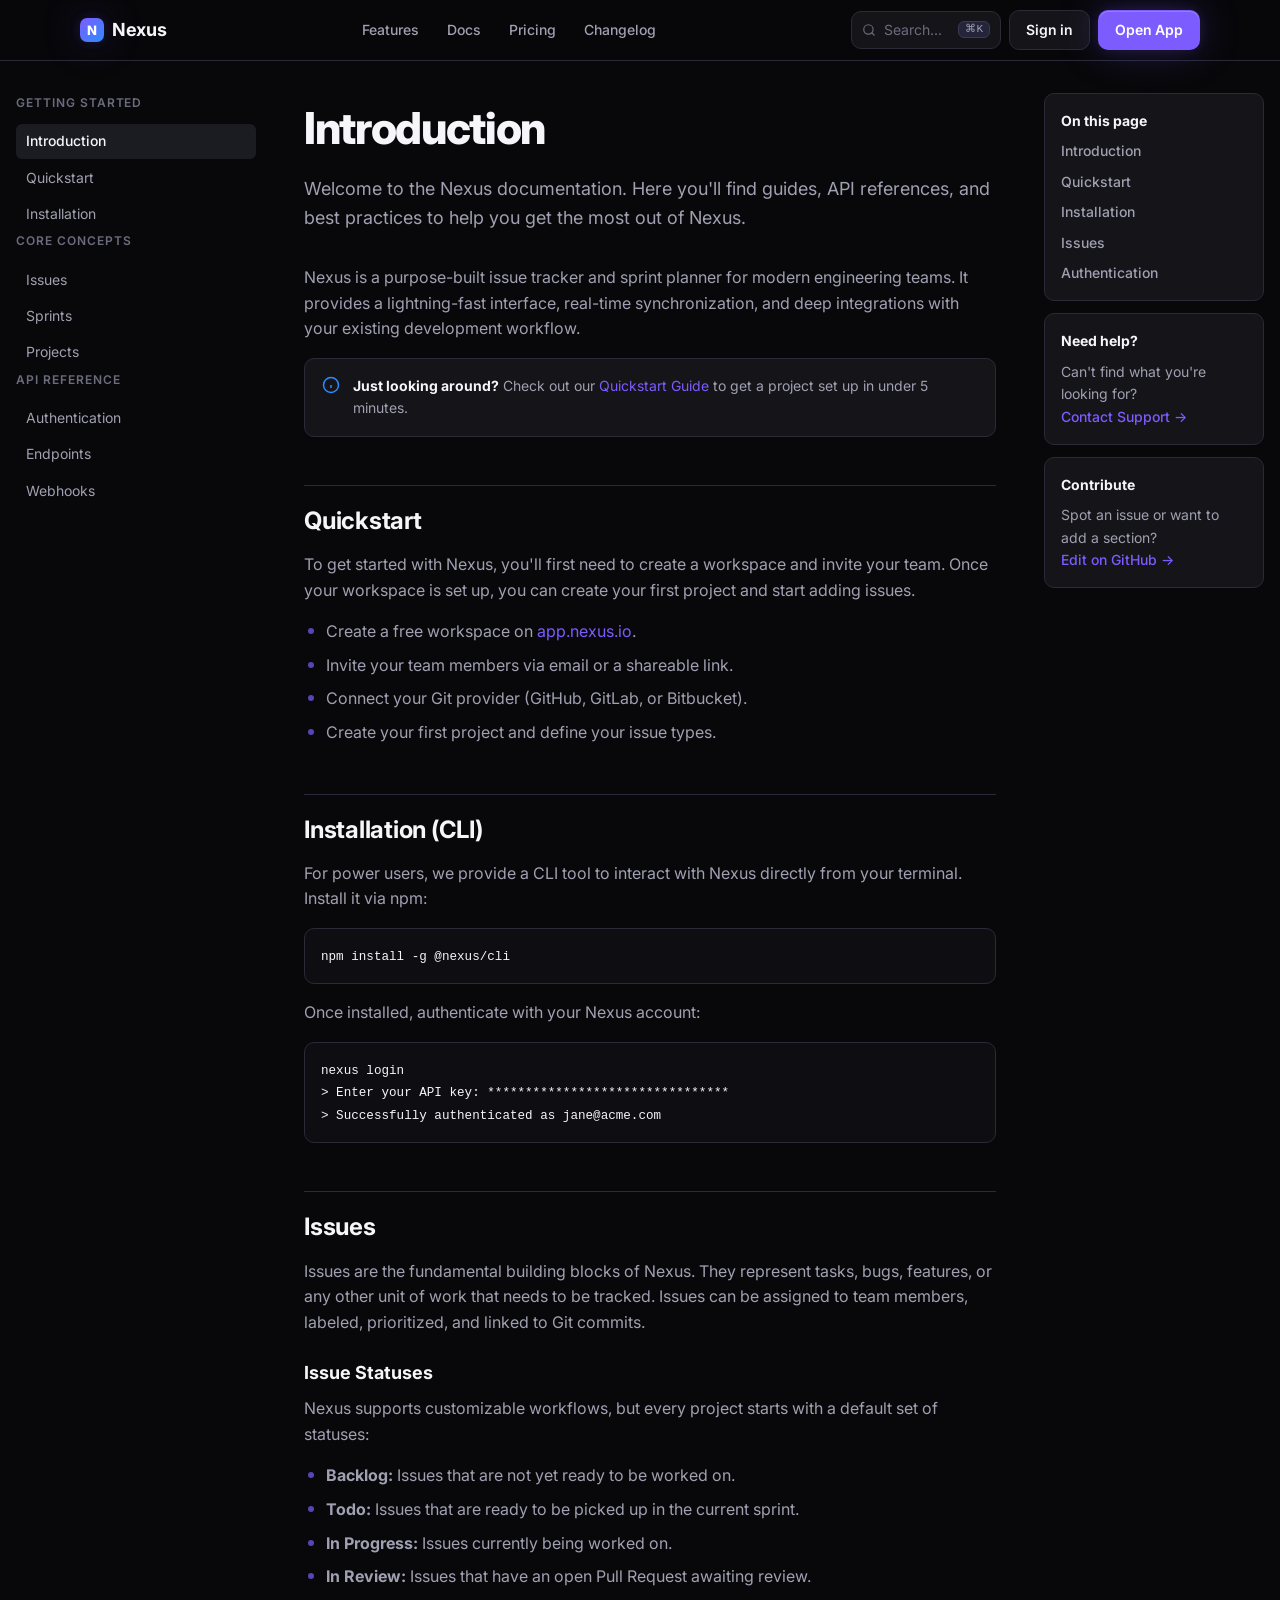
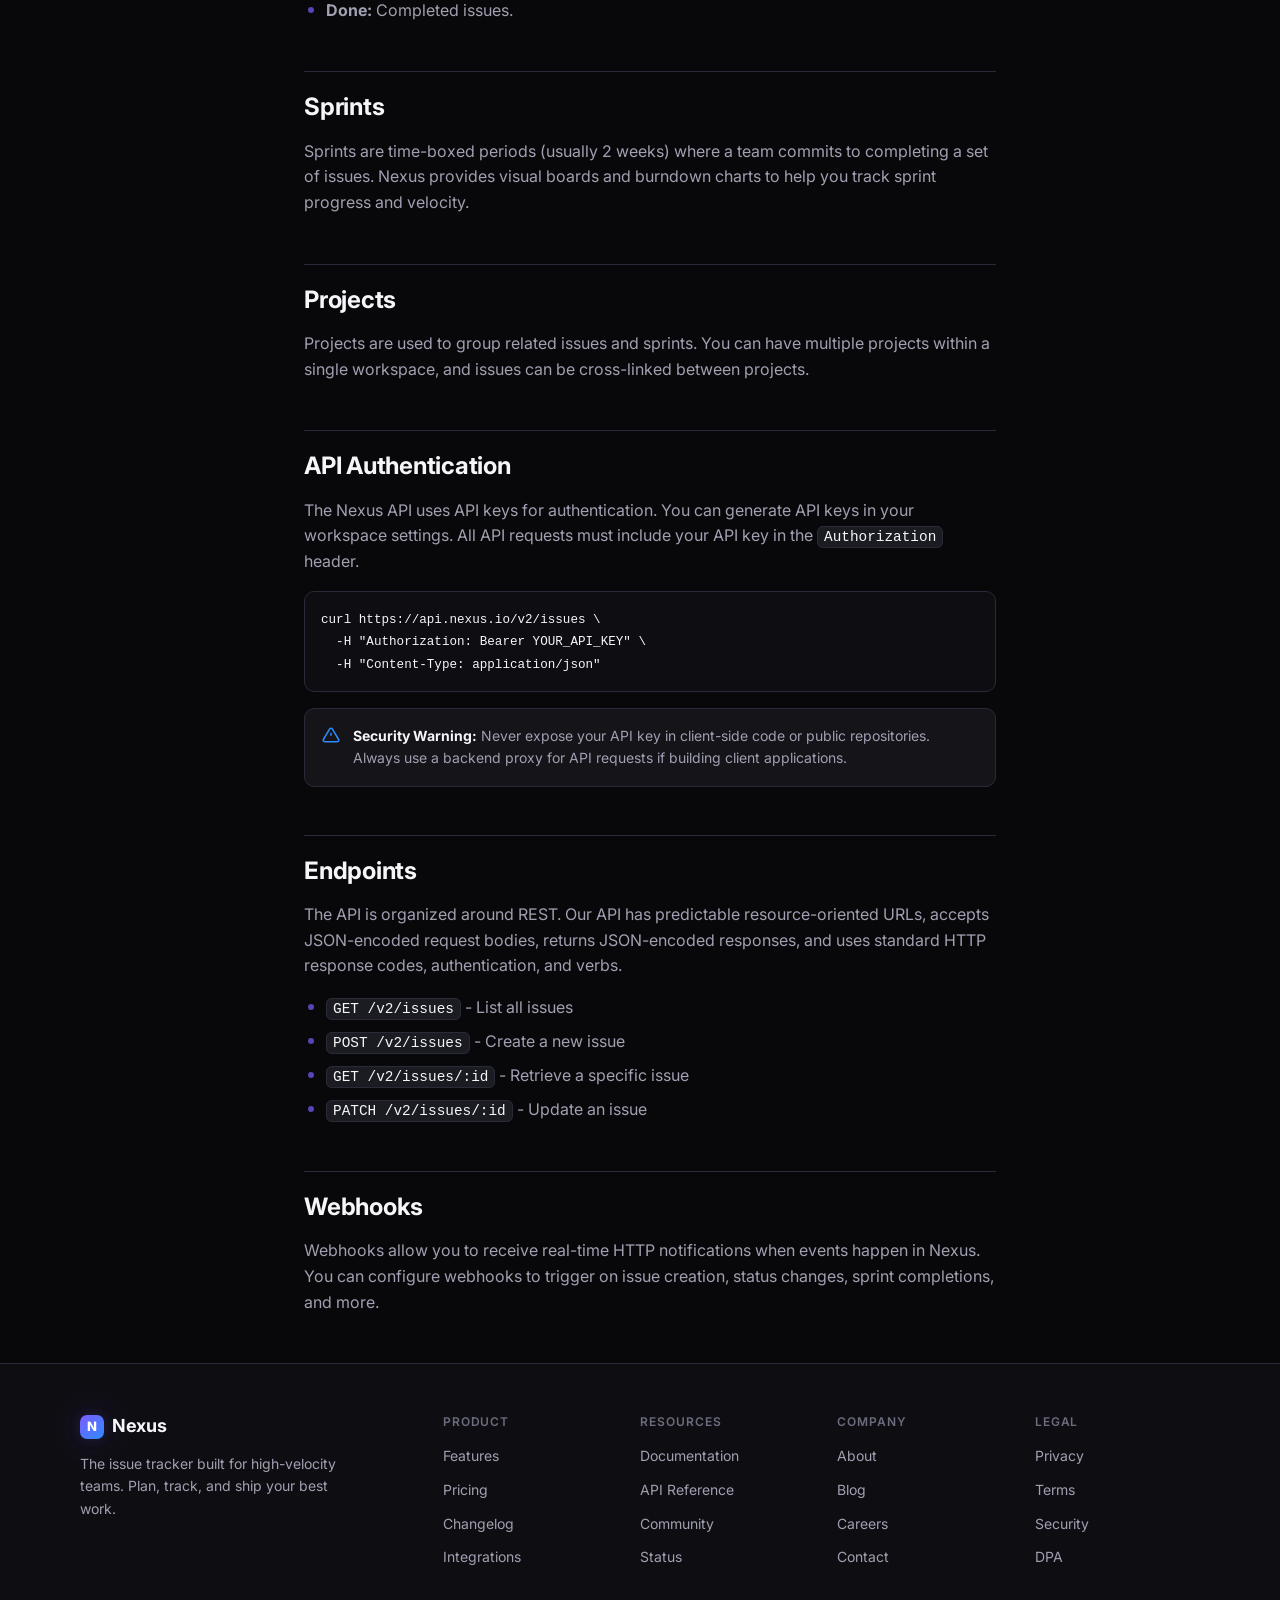
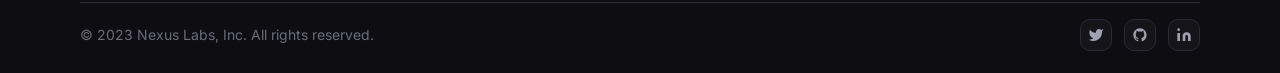
==== docs.html @ b636fdda "Generate site via Klar (4 files)" ====
<!DOCTYPE html>
<html lang="en">
<head>
  <meta charset="UTF-8">
  <meta name="viewport" content="width=device-width, initial-scale=1.0">
  <title>Docs — Nexus</title>
  <meta name="description" content="Nexus documentation: guides, API references, and best practices for building with Nexus.">
  <link rel="preconnect" href="https://fonts.googleapis.com">
  <link rel="preconnect" href="https://fonts.gstatic.com" crossorigin>
  <link rel="stylesheet" href="/style.css">
</head>
<body>

  <!-- ================= HEADER / NAV ================= -->
  <header class="site-header">
    <div class="container nav">
      <a href="/" class="brand" aria-label="Nexus Home">
        <span class="brand-mark">N</span>
        Nexus
      </a>

      <nav class="nav-links" aria-label="Primary">
        <a href="/index.html#features">Features</a>
        <a href="/docs.html">Docs</a>
        <a href="/index.html#pricing">Pricing</a>
        <a href="/index.html#changelog">Changelog</a>
      </nav>

      <div class="nav-actions">
        <button class="nav-search" id="open-cmd-nav" aria-label="Open command palette">
          <svg width="14" height="14" viewBox="0 0 24 24" fill="none" stroke="currentColor" stroke-width="2" stroke-linecap="round" stroke-linejoin="round"><circle cx="11" cy="11" r="8"></circle><path d="m21 21-4.3-4.3"></path></svg>
          Search...
          <span class="kbd">⌘K</span>
        </button>
        <a href="#" class="btn btn-ghost">Sign in</a>
        <a href="#" class="btn btn-primary">Open App</a>
        <button class="nav-toggle" id="nav-toggle" aria-label="Toggle menu" aria-expanded="false">
          <svg viewBox="0 0 24 24" fill="none" stroke="currentColor" stroke-width="2" stroke-linecap="round"><line x1="3" y1="6" x2="21" y2="6"></line><line x1="3" y1="12" x2="21" y2="12"></line><line x1="3" y1="18" x2="21" y2="18"></line></svg>
        </button>
      </div>
    </div>
    <div class="nav-drawer" id="nav-drawer" data-open="false">
      <a href="/index.html#features">Features</a>
      <a href="/docs.html">Docs</a>
      <a href="/index.html#pricing">Pricing</a>
      <a href="/index.html#changelog">Changelog</a>
      <a href="#">Open App</a>
    </div>
  </header>

  <main>
    <div class="container container-wide docs-layout">
      
      <!-- ================= DOCS TOC ================= -->
      <aside class="docs-toc">
        <h4>Getting Started</h4>
        <ul>
          <li><a href="#introduction" class="active">Introduction</a></li>
          <li><a href="#quickstart">Quickstart</a></li>
          <li><a href="#installation">Installation</a></li>
        </ul>
        <h4>Core Concepts</h4>
        <ul>
          <li><a href="#issues">Issues</a></li>
          <li><a href="#sprints">Sprints</a></li>
          <li><a href="#projects">Projects</a></li>
        </ul>
        <h4>API Reference</h4>
        <ul>
          <li><a href="#authentication">Authentication</a></li>
          <li><a href="#endpoints">Endpoints</a></li>
          <li><a href="#webhooks">Webhooks</a></li>
        </ul>
      </aside>

      <!-- ================= DOCS MAIN ================= -->
      <div class="docs-main">
        <h1 id="introduction">Introduction</h1>
        <p class="lead">Welcome to the Nexus documentation. Here you'll find guides, API references, and best practices to help you get the most out of Nexus.</p>
        
        <p>Nexus is a purpose-built issue tracker and sprint planner for modern engineering teams. It provides a lightning-fast interface, real-time synchronization, and deep integrations with your existing development workflow.</p>

        <div class="callout">
          <div class="ico">
            <svg viewBox="0 0 24 24" fill="none" stroke="currentColor" stroke-width="2"><circle cx="12" cy="12" r="10"></circle><line x1="12" y1="16" x2="12" y2="12"></line><line x1="12" y1="8" x2="12.01" y2="8"></line></svg>
          </div>
          <p><strong>Just looking around?</strong> Check out our <a href="#" style="color: var(--color-accent-purple);">Quickstart Guide</a> to get a project set up in under 5 minutes.</p>
        </div>

        <h2 id="quickstart">Quickstart</h2>
        <p>To get started with Nexus, you'll first need to create a workspace and invite your team. Once your workspace is set up, you can create your first project and start adding issues.</p>
        
        <ol>
          <li>Create a free workspace on <a href="#" style="color: var(--color-accent-purple);">app.nexus.io</a>.</li>
          <li>Invite your team members via email or a shareable link.</li>
          <li>Connect your Git provider (GitHub, GitLab, or Bitbucket).</li>
          <li>Create your first project and define your issue types.</li>
        </ol>

        <h2 id="installation">Installation (CLI)</h2>
        <p>For power users, we provide a CLI tool to interact with Nexus directly from your terminal. Install it via npm:</p>
        <pre><code>npm install -g @nexus/cli</code></pre>
        <p>Once installed, authenticate with your Nexus account:</p>
        <pre><code>nexus login
> Enter your API key: ********************************
> Successfully authenticated as jane@acme.com</code></pre>

        <h2 id="issues">Issues</h2>
        <p>Issues are the fundamental building blocks of Nexus. They represent tasks, bugs, features, or any other unit of work that needs to be tracked. Issues can be assigned to team members, labeled, prioritized, and linked to Git commits.</p>
        
        <h3>Issue Statuses</h3>
        <p>Nexus supports customizable workflows, but every project starts with a default set of statuses:</p>
        <ul>
          <li><strong>Backlog:</strong> Issues that are not yet ready to be worked on.</li>
          <li><strong>Todo:</strong> Issues that are ready to be picked up in the current sprint.</li>
          <li><strong>In Progress:</strong> Issues currently being worked on.</li>
          <li><strong>In Review:</strong> Issues that have an open Pull Request awaiting review.</li>
          <li><strong>Done:</strong> Completed issues.</li>
        </ul>

        <h2 id="sprints">Sprints</h2>
        <p>Sprints are time-boxed periods (usually 2 weeks) where a team commits to completing a set of issues. Nexus provides visual boards and burndown charts to help you track sprint progress and velocity.</p>

        <h2 id="projects">Projects</h2>
        <p>Projects are used to group related issues and sprints. You can have multiple projects within a single workspace, and issues can be cross-linked between projects.</p>

        <h2 id="authentication">API Authentication</h2>
        <p>The Nexus API uses API keys for authentication. You can generate API keys in your workspace settings. All API requests must include your API key in the <code>Authorization</code> header.</p>
        <pre><code>curl https://api.nexus.io/v2/issues \
  -H "Authorization: Bearer YOUR_API_KEY" \
  -H "Content-Type: application/json"</code></pre>

        <div class="callout">
          <div class="ico">
            <svg viewBox="0 0 24 24" fill="none" stroke="currentColor" stroke-width="2"><path d="M10.29 3.86L1.82 18a2 2 0 0 0 1.71 3h16.94a2 2 0 0 0 1.71-3L13.71 3.86a2 2 0 0 0-3.42 0z"></path><line x1="12" y1="9" x2="12" y2="13"></line><line x1="12" y1="17" x2="12.01" y2="17"></line></svg>
          </div>
          <p><strong>Security Warning:</strong> Never expose your API key in client-side code or public repositories. Always use a backend proxy for API requests if building client applications.</p>
        </div>

        <h2 id="endpoints">Endpoints</h2>
        <p>The API is organized around REST. Our API has predictable resource-oriented URLs, accepts JSON-encoded request bodies, returns JSON-encoded responses, and uses standard HTTP response codes, authentication, and verbs.</p>
        <ul>
          <li><code>GET /v2/issues</code> - List all issues</li>
          <li><code>POST /v2/issues</code> - Create a new issue</li>
          <li><code>GET /v2/issues/:id</code> - Retrieve a specific issue</li>
          <li><code>PATCH /v2/issues/:id</code> - Update an issue</li>
        </ul>

        <h2 id="webhooks">Webhooks</h2>
        <p>Webhooks allow you to receive real-time HTTP notifications when events happen in Nexus. You can configure webhooks to trigger on issue creation, status changes, sprint completions, and more.</p>
      </div>

      <!-- ================= DOCS SIDE ================= -->
      <aside class="docs-side">
        <div class="card">
          <h4>On this page</h4>
          <ul style="display: grid; gap: 8px;">
            <li><a href="#introduction" style="color: var(--color-text-muted);">Introduction</a></li>
            <li><a href="#quickstart" style="color: var(--color-text-muted);">Quickstart</a></li>
            <li><a href="#installation" style="color: var(--color-text-muted);">Installation</a></li>
            <li><a href="#issues" style="color: var(--color-text-muted);">Issues</a></li>
            <li><a href="#authentication" style="color: var(--color-text-muted);">Authentication</a></li>
          </ul>
        </div>
        <div class="card">
          <h4>Need help?</h4>
          <p>Can't find what you're looking for?</p>
          <a href="#">Contact Support →</a>
        </div>
        <div class="card">
          <h4>Contribute</h4>
          <p>Spot an issue or want to add a section?</p>
          <a href="#">Edit on GitHub →</a>
        </div>
      </aside>

    </div>
  </main>

  <!-- ================= FOOTER ================= -->
  <footer class="site-footer">
    <div class="container">
      <div class="footer-grid">
        <div class="footer-brand">
          <a href="/" class="brand">
            <span class="brand-mark">N</span>
            Nexus
          </a>
          <p>The issue tracker built for high-velocity teams. Plan, track, and ship your best work.</p>
        </div>
        <div class="footer-col">
          <h4>Product</h4>
          <ul>
            <li><a href="/index.html#features">Features</a></li>
            <li><a href="/index.html#pricing">Pricing</a></li>
            <li><a href="/index.html#changelog">Changelog</a></li>
            <li><a href="#">Integrations</a></li>
          </ul>
        </div>
        <div class="footer-col">
          <h4>Resources</h4>
          <ul>
            <li><a href="/docs.html">Documentation</a></li>
            <li><a href="#">API Reference</a></li>
            <li><a href="#">Community</a></li>
            <li><a href="#">Status</a></li>
          </ul>
        </div>
        <div class="footer-col">
          <h4>Company</h4>
          <ul>
            <li><a href="#">About</a></li>
            <li><a href="#">Blog</a></li>
            <li><a href="#">Careers</a></li>
            <li><a href="#">Contact</a></li>
          </ul>
        </div>
        <div class="footer-col">
          <h4>Legal</h4>
          <ul>
            <li><a href="#">Privacy</a></li>
            <li><a href="#">Terms</a></li>
            <li><a href="#">Security</a></li>
            <li><a href="#">DPA</a></li>
          </ul>
        </div>
      </div>
      <div class="footer-bottom">
        <span>&copy; 2023 Nexus Labs, Inc. All rights reserved.</span>
        <div class="socials">
          <a href="#" aria-label="Twitter"><svg viewBox="0 0 24 24" fill="currentColor"><path d="M23 3a10.9 10.9 0 0 1-3.14 1.53 4.48 4.48 0 0 0-7.86 3v1A10.66 10.66 0 0 1 3 4s-4 9 5 13a11.64 11.64 0 0 1-7 2c9 5 20 0 20-11.5a4.5 4.5 0 0 0-.08-.83A7.72 7.72 0 0 0 23 3z"></path></svg></a>
          <a href="#" aria-label="GitHub"><svg viewBox="0 0 24 24" fill="currentColor"><path d="M12 2C6.48 2 2 6.48 2 12c0 4.42 2.87 8.17 6.84 9.5.5.08.66-.23.66-.5v-1.69c-2.77.6-3.36-1.34-3.36-1.34-.46-1.16-1.11-1.47-1.11-1.47-.91-.62.07-.6.07-.6 1 .07 1.53 1.03 1.53 1.03.87 1.52 2.34 1.07 2.91.83.09-.65.35-1.09.63-1.34-2.22-.25-4.55-1.11-4.55-4.92 0-1.11.38-2 1.03-2.71-.1-.25-.45-1.29.1-2.64 0 0 .84-.27 2.75 1.02.79-.22 1.65-.33 2.5-.33.85 0 1.71.11 2.5.33 1.91-1.29 2.75-1.02 2.75-1.02.55 1.35.2 2.39.1 2.64.65.71 1.03 1.6 1.03 2.71 0 3.82-2.34 4.66-4.57 4.91.36.31.69.92.69 1.85V21c0 .27.16.59.67.5C19.14 20.16 22 16.42 22 12A10 10 0 0 0 12 2z"></path></svg></a>
          <a href="#" aria-label="LinkedIn"><svg viewBox="0 0 24 24" fill="currentColor"><path d="M16 8a6 6 0 0 1 6 6v7h-4v-7a2 2 0 0 0-2-2 2 2 0 0 0-2 2v7h-4v-7a6 6 0 0 1 6-6z"></path><rect x="2" y="9" width="4" height="12"></rect><circle cx="4" cy="4" r="2"></circle></svg></a>
        </div>
      </div>
    </div>
  </footer>

  <!-- ================= COMMAND PALETTE ================= -->
  <div class="cmd-overlay" id="cmd-overlay" data-open="false" role="dialog" aria-modal="true" aria-label="Command palette">
    <div class="cmd-panel">
      <div class="cmd-input-wrap">
        <svg viewBox="0 0 24 24" fill="none" stroke="currentColor" stroke-width="2"><circle cx="11" cy="11" r="8"></circle><path d="m21 21-4.3-4.3"></path></svg>
        <input type="text" class="cmd-input" id="cmd-input" placeholder="Type a command or search..." autocomplete="off">
        <span class="cmd-esc">ESC</span>
      </div>
      <div class="cmd-list" id="cmd-list">
        <div class="cmd-group-label">Navigation</div>
        <div class="cmd-item" data-active="true">
          <svg viewBox="0 0 24 24" fill="none" stroke="currentColor" stroke-width="2"><path d="M3 9l9-7 9 7v11a2 2 0 0 1-2 2H5a2 2 0 0 1-2-2z"></path><polyline points="9 22 9 12 15 12 15 22"></polyline></svg>
          Go to Home
          <span class="hint"><span class="kbd">G</span><span class="kbd">H</span></span>
        </div>
        <div class="cmd-item">
          <svg viewBox="0 0 24 24" fill="none" stroke="currentColor" stroke-width="2"><path d="M2 3h6a4 4 0 0 1 4 4v14a3 3 0 0 0-3-3H2z"></path><path d="M22 3h-6a4 4 0 0 0-4 4v14a3 3 0 0 1 3-3h7z"></path></svg>
          Go to Docs
          <span class="hint"><span class="kbd">G</span><span class="kbd">D</span></span>
        </div>
        <div class="cmd-item">
          <svg viewBox="0 0 24 24" fill="none" stroke="currentColor" stroke-width="2"><line x1="12" y1="1" x2="12" y2="23"></line><path d="M17 5H9.5a3.5 3.5 0 0 0 0 7h5a3.5 3.5 0 0 1 0 7H6"></path></svg>
          Go to Pricing
          <span class="hint"><span class="kbd">G</span><span class="kbd">P</span></span>
        </div>

        <div class="cmd-group-label">Actions</div>
        <div class="cmd-item">
          <svg viewBox="0 0 24 24" fill="none" stroke="currentColor" stroke-width="2"><line x1="12" y1="5" x2="12" y2="19"></line><line x1="5" y1="12" x2="19" y2="12"></line></svg>
          Create new issue
          <span class="hint"><span class="kbd">C</span></span>
        </div>
        <div class="cmd-item">
          <svg viewBox="0 0 24 24" fill="none" stroke="currentColor" stroke-width="2"><circle cx="12" cy="12" r="10"></circle><path d="M12 6v6l4 2"></path></svg>
          Change status
          <span class="hint"><span class="kbd">S</span></span>
        </div>
        <div class="cmd-item">
          <svg viewBox="0 0 24 24" fill="none" stroke="currentColor" stroke-width="2"><path d="M17 21v-2a4 4 0 0 0-4-4H5a4 4 0 0 0-4 4v2"></path><circle cx="9" cy="7" r="4"></circle><path d="M23 21v-2a4 4 0 0 0-3-3.87"></path><path d="M16 3.13a4 4 0 0 1 0 7.75"></path></svg>
          Assign to...
          <span class="hint"><span class="kbd">A</span></span>
        </div>
      </div>
      <div class="cmd-foot">
        <div class="hints">
          <span><span class="kbd">↑</span><span class="kbd">↓</span> Navigate</span>
          <span><span class="kbd">↵</span> Select</span>
        </div>
        <span>Nexus Command</span>
      </div>
    </div>
  </div>

  <script src="/script.js"></script>
</body>
</html>
---- style.css ----
/* ===================================================================
   Nexus — Design Tokens
   Dark-first premium SaaS UI inspired by Linear's design system.
   Assumptions noted:
   - Brand name "Nexus" chosen for the [INSERT NAME] placeholder.
   - Product described as a developer-focused issue tracker / sprint
planner standing in for [INSERT DESCRIPTION].
   - Single display font (Inter) loaded from Google Fonts via <link>
in HTML; monospace for code/badges uses system stack.
   - Light theme implemented as an opt-in override for completeness
even though the brief is dark-first.
   =================================================================== */

@import url('https://fonts.googleapis.com/css2?family=Inter:wght@400;500;600;700;800&display=swap');

:root {
  /* ----- color surfaces (dark first) ----- */
  --color-bg: #08080a;
  --color-bg-elev: #0e0e12;
  --color-surface: #141419;
  --color-surface-2: #1b1b22;
  --color-surface-3: #24243a;
  --color-border: #2a2a38;
  --color-border-strong: #3a3a52;

  /* ----- text ----- */
  --color-text: #f5f5fa;
  --color-text-muted: #a0a0b2;
  --color-text-dim: #6b6b7e;

  /* ----- accents / glows ----- */
  --color-accent-purple: #7c5cff;
  --color-accent-blue:   #2e8bff;
  --color-accent-green:  #2ed573;
  --color-accent-red:    #ff5d5d;
  --color-accent-amber:  #ffb84d;

  --glow-purple: 0 0 40px rgba(124,92,255,0.25), 0 0 12px rgba(124,92,255,0.15);
  --glow-blue:   0 0 40px rgba(46,139,255,0.20);
  --glow-green:  0 0 24px rgba(46,213,115,0.18);

  /* ----- type ----- */
  --font-sans: 'Inter', system-ui, -apple-system, Segoe UI, Roboto, sans-serif;
  --font-mono: ui-monospace, 'SF Mono', Menlo, Consolas, monospace;
  --fs-xs: .75rem;
  --fs-sm: .875rem;
  --fs-base: 1rem;
  --fs-lg: 1.125rem;
  --fs-xl: 1.5rem;
  --fs-2xl: 2rem;
  --fs-3xl: 2.75rem;
  --fs-4xl: 3.75rem;
  --lh-tight: 1.1;
  --lh-snug: 1.3;
  --lh-base: 1.6;

  /* ----- spacing scale (4px base) ----- */
  --sp-1: 4px;
  --sp-2: 8px;
  --sp-3: 12px;
  --sp-4: 16px;
  --sp-5: 24px;
  --sp-6: 32px;
  --sp-7: 48px;
  --sp-8: 64px;
  --sp-9: 96px;
  --sp-10: 128px;

  /* ----- radii ----- */
  --r-sm: 6px;
  --r-md: 10px;
  --r-lg: 14px;
  --r-xl: 20px;
  --r-pill: 999px;

  /* ----- shadow ----- */
  --shadow-sm: 0 1px 2px rgba(0,0,0,0.4);
  --shadow-md: 0 4px 16px rgba(0,0,0,0.45);
  --shadow-lg: 0 12px 48px rgba(0,0,0,0.55);

  /* ----- transitions ----- */
  --ease: cubic-bezier(0.22,1,0.36,1);
  --t-fast: 120ms;
  --t-med: 220ms;
  --t-slow: 420ms;

  --container: 1120px;
}

/* ----- opt-in light theme ----- */
:root[data-theme="light"] {
  --color-bg: #ffffff;
  --color-bg-elev: #f7f7fa;
  --color-surface: #ffffff;
  --color-surface-2: #eef0f5;
  --color-surface-3: #dfe3ec;
  --color-border: #e2e4ea;
  --color-border-strong: #c4c9d6;
  --color-text: #0c0c10;
  --color-text-muted: #5454611; /* keep muted readable */
  --color-text-muted: #5a5a68;
  --color-text-dim: #8a8a96;
  --shadow-sm: 0 1px 2px rgba(20,20,40,0.06);
  --shadow-md: 0 4px 16px rgba(20,20,40,0.10);
  --shadow-lg: 0 12px 48px rgba(20,20,40,0.14);
  --glow-purple: 0 0 28px rgba(124,92,255,0.18);
  --glow-blue:   0 0 28px rgba(46,139,255,0.16);
  --glow-green:  0 0 20px rgba(46,213,115,0.14);
}

/* ===================================================================
   Reset + base
   =================================================================== */

*, *::before, *::after { box-sizing: border-box; }
* { margin: 0; padding: 0; }
html { -webkit-text-size-adjust: 100%; scroll-behavior: smooth; }
body {
  background: var(--color-bg);
  color: var(--color-text);
  font-family: var(--font-sans);
  font-size: var(--fs-base);
  line-height: var(--lh-base);
  -webkit-font-smoothing: antialiased;
  text-rendering: optimizeLegibility;
  overflow-x: hidden;
}
img { max-width: 100%; display: block; height: auto; }
button { font: inherit; color: inherit; background: none; border: 0; cursor: pointer; }
a { color: inherit; text-decoration: none; }
ul, ol { list-style: none; }
input, textarea { font: inherit; color: inherit; }
:focus-visible { outline: 2px solid var(--color-accent-purple); outline-offset: 2px; border-radius: var(--r-sm); }
::selection { background: rgba(124,92,255,0.35); color: #fff; }

/* thin premium scrollbar */
* { scrollbar-width: thin; scrollbar-color: var(--color-border-strong) transparent; }
*::-webkit-scrollbar { width: 10px; height: 10px; }
*::-webkit-scrollbar-thumb { background: var(--color-border-strong); border-radius: var(--r-pill); border: 3px solid transparent; background-clip: padding-box; }

/* ===================================================================
   Layout primitives
   =================================================================== */

.container {
  width: min(100% - 32px, var(--container));
  margin-inline: auto;
}
.container-wide { width: min(100% - 32px, 1280px); margin-inline: auto; }
.section { padding-block: var(--sp-9); position: relative; }
.section-sm { padding-block: var(--sp-7); }
.eyebrow {
  font-size: var(--fs-xs);
  letter-spacing: 0.14em;
  text-transform: uppercase;
  color: var(--color-accent-purple);
  font-weight: 600;
  margin-bottom: var(--sp-3);
  display: inline-flex;
  align-items: center;
  gap: var(--sp-2);
}
.eyebrow::before {
  content: "";
  width: 6px; height: 6px; border-radius: 50%;
  background: var(--color-accent-purple);
  box-shadow: var(--glow-purple);
}
.section-title {
  font-size: var(--fs-2xl);
  font-weight: 700;
  line-height: var(--lh-tight);
  letter-spacing: -0.02em;
  max-width: 60ch;
}
.section-sub {
  color: var(--color-text-muted);
  font-size: var(--fs-lg);
  max-width: 58ch;
  margin-top: var(--sp-3);
}
.section-head { display: grid; gap: var(--sp-3); margin-bottom: var(--sp-7); }

/* ===================================================================
   Reusable: buttons
   =================================================================== */

.btn {
  display: inline-flex;
  align-items: center;
  gap: var(--sp-2);
  height: 40px;
  padding-inline: var(--sp-4);
  border-radius: var(--r-md);
  font-size: var(--fs-sm);
  font-weight: 600;
  letter-spacing: -0.01em;
  transition: transform var(--t-fast) var(--ease),
              background var(--t-med) var(--ease),
              border-color var(--t-med) var(--ease),
              box-shadow var(--t-med) var(--ease);
  border: 1px solid transparent;
  white-space: nowrap;
  user-select: none;
}
.btn:active { transform: translateY(1px) scale(0.99); }

.btn-primary {
  background: var(--color-accent-purple);
  color: #fff;
  box-shadow: 0 1px 0 rgba(255,255,255,0.2) inset, var(--glow-purple);
}
.btn-primary:hover { background: #8e72ff; box-shadow: 0 1px 0 rgba(255,255,255,0.25) inset, 0 0 48px rgba(124,92,255,0.45); }

.btn-ghost {
  background: var(--color-surface);
  color: var(--color-text);
  border-color: var(--color-border);
}
.btn-ghost:hover { background: var(--color-surface-2); border-color: var(--color-border-strong); }

.btn-subtle {
  color: var(--color-text-muted);
  border-color: transparent;
  background: transparent;
}
.btn-subtle:hover { color: var(--color-text); background: var(--color-surface); }

.kbd {
  font-family: var(--font-mono);
  font-size: 11px;
  padding: 2px 6px;
  border-radius: var(--r-sm);
  background: var(--color-surface-3);
  border: 1px solid var(--color-border-strong);
  color: var(--color-text-muted);
  line-height: 1;
  display: inline-flex;
  align-items: center;
}

/* ===================================================================
   Navbar
   =================================================================== */

.site-header {
  position: sticky;
  top: 0;
  z-index: 50;
  backdrop-filter: blur(14px);
  -webkit-backdrop-filter: blur(14px);
  background: rgba(8,8,10,0.7);
  border-bottom: 1px solid var(--color-border);
  transition: background var(--t-med) var(--ease);
}
:root[data-theme="light"] .site-header { background: rgba(255,255,255,0.72); }

.nav {
  display: flex;
  align-items: center;
  justify-content: space-between;
  height: 60px;
  gap: var(--sp-5);
}
.brand {
  display: inline-flex;
  align-items: center;
  gap: var(--sp-2);
  font-weight: 700;
  letter-spacing: -0.02em;
  font-size: var(--fs-lg);
}
.brand-mark {
  width: 24px; height: 24px;
  border-radius: 7px;
  background: linear-gradient(140deg, var(--color-accent-purple), var(--color-accent-blue));
  box-shadow: var(--glow-purple);
  display: grid; place-items: center;
  color: #fff;
  font-size: 13px;
  font-weight: 800;
}
.nav-links { display: none; gap: var(--sp-1); align-items: center; }
.nav-links a {
  font-size: var(--fs-sm);
  color: var(--color-text-muted);
  padding: var(--sp-2) var(--sp-3);
  border-radius: var(--r-sm);
  transition: color var(--t-fast) var(--ease), background var(--t-fast) var(--ease);
  font-weight: 500;
}
.nav-links a:hover { color: var(--color-text); background: var(--color-surface); }
.nav-actions { display: flex; align-items: center; gap: var(--sp-2); }
.nav-search {
  display: none;
  align-items: center;
  gap: var(--sp-2);
  font-size: var(--fs-sm);
  color: var(--color-text-dim);
  padding: 7px 10px;
  border-radius: var(--r-md);
  background: var(--color-surface);
  border: 1px solid var(--color-border);
  cursor: pointer;
  transition: border-color var(--t-fast) var(--ease), background var(--t-fast) var(--ease);
  white-space: nowrap;
}
.nav-search:hover { border-color: var(--color-border-strong); background: var(--color-surface-2); }
.nav-search .kbd { margin-left: var(--sp-2); }
.nav-toggle {
  display: inline-flex;
  width: 40px; height: 40px;
  border-radius: var(--r-md);
  background: var(--color-surface);
  border: 1px solid var(--color-border);
  align-items: center; justify-content: center;
}
.nav-toggle svg { width: 18px; height: 18px; stroke: var(--color-text); }

/* mobile drawer */
.nav-drawer {
  position: fixed;
  inset: 60px 0 auto 0;
  background: var(--color-bg-elev);
  border-bottom: 1px solid var(--color-border);
  padding: var(--sp-4);
  display: none;
  z-index: 49;
  box-shadow: var(--shadow-lg);
}
.nav-drawer[data-open="true"] { display: grid; gap: var(--sp-2); }
.nav-drawer a {
  padding: var(--sp-3) var(--sp-4);
  border-radius: var(--r-md);
  background: var(--color-surface);
  color: var(--color-text);
  font-weight: 500;
  display: flex;
  align-items: center;
  justify-content: space-between;
}
.nav-drawer a:hover { background: var(--color-surface-2); }
.nav-drawer .kbd { background: var(--color-surface-3); }

@media (min-width: 820px) {
  .nav-links { display: flex; }
  .nav-search { display: inline-flex; }
  .nav-toggle { display: none; }
  .nav-drawer { display: none !important; }
}

/* ===================================================================
   Hero
   =================================================================== */

.hero {
  position: relative;
  padding-block: var(--sp-9) var(--sp-8);
  overflow: hidden;
  isolation: isolate;
}
.hero::before, .hero::after {
  content: "";
  position: absolute;
  border-radius: 50%;
  filter: blur(80px);
  opacity: 0.55;
  z-index: -1;
  animation: floatGlow 14s var(--ease) infinite alternate;
}
.hero::before {
  width: 480px; height: 480px;
  background: radial-gradient(circle, rgba(124,92,255,0.45), transparent 70%);
  top: -120px; left: -100px;
}
.hero::after {
  width: 420px; height: 420px;
  background: radial-gradient(circle, rgba(46,139,255,0.35), transparent 70%);
  top: -160px; right: -80px;
  animation-delay: -7s;
}
@keyframes floatGlow {
  0%   { transform: translate(0,0) scale(1); }
  100% { transform: translate(40px,30px) scale(1.12); }
}

.hero-grid-bg {
  position: absolute; inset: 0; z-index: -1;
  background-image:
    linear-gradient(rgba(124,92,255,0.04) 1px, transparent 1px),
    linear-gradient(90deg, rgba(124,92,255,0.04) 1px, transparent 1px);
  background-size: 40px 40px;
  mask-image: radial-gradient(ellipse 80% 60% at 50% 0%, #000 40%, transparent 100%);
  -webkit-mask-image: radial-gradient(ellipse 80% 60% at 50% 0%, #000 40%, transparent 100%);
  pointer-events: none;
}

.hero-inner { text-align: center; max-width: 820px; margin-inline: auto; }
.hero-eyebrow {
  display: inline-flex; align-items: center; gap: var(--sp-2);
  padding: 6px 12px;
  border-radius: var(--r-pill);
  background: var(--color-surface);
  border: 1px solid var(--color-border);
  font-size: var(--fs-xs);
  color: var(--color-text-muted);
  margin-bottom: var(--sp-5);
  backdrop-filter: blur(6px);
}
.hero-eyebrow .dot {
  width: 6px; height: 6px; border-radius: 50%;
  background: var(--color-accent-green);
  box-shadow: var(--glow-green);
  animation: pulse 2.6s ease-in-out infinite;
}
@keyframes pulse { 0%,100% { opacity: 1; } 50% { opacity: .45; } }
.hero h1 {
  font-size: clamp(2.25rem, 6vw, 4.25rem);
  font-weight: 800;
  letter-spacing: -0.04em;
  line-height: 1.02;
  margin-bottom: var(--sp-5);
}
.hero h1 .grad {
  background: linear-gradient(120deg, #fff 0%, #b9a7ff 35%, #6aa6ff 70%, #fff 100%);
  -webkit-background-clip: text; background-clip: text;
  -webkit-text-fill-color: transparent; color: transparent;
}
.hero p.lead {
  font-size: var(--fs-xl);
  color: var(--color-text-muted);
  max-width: 620px;
  margin-inline: auto;
  margin-bottom: var(--sp-6);
}
.hero-cta { display: inline-flex; flex-wrap: wrap; gap: var(--sp-3); justify-content: center; }
.hero-cta .btn { height: 48px; padding-inline: var(--sp-5); font-size: var(--fs-base); }
.hero-meta {
  display: inline-flex; gap: var(--sp-6); margin-top: var(--sp-7);
  color: var(--color-text-dim); font-size: var(--fs-sm);
  flex-wrap: wrap; justify-content: center;
}
.hero-meta strong { color: var(--color-text); font-weight: 600; }

/* ===================================================================
   Dashboard preview
   =================================================================== */

.preview { padding-bottom: var(--sp-8); }
.preview-shell {
  width: min(100% - 32px, 1180px); margin-inline: auto;
  border-radius: var(--r-xl);
  background: linear-gradient(180deg, var(--color-surface), var(--color-bg-elev));
  border: 1px solid var(--color-border);
  box-shadow: var(--shadow-lg), 0 0 0 1px rgba(124,92,255,0.04) inset;
  overflow: hidden;
  position: relative;
}
.preview-bar {
  height: 36px;
  display: flex; align-items: center; gap: var(--sp-2);
  padding-inline: var(--sp-4);
  border-bottom: 1px solid var(--color-border);
  background: var(--color-bg-elev);
  font-size: 12px; color: var(--color-text-dim);
}
.preview-dots { display: flex; gap: 6px; }
.preview-dots span { width: 10px; height: 10px; border-radius: 50%; }
.preview-dots span:nth-child(1){ background: #ff5f57; }
.preview-dots span:nth-child(2){ background: #febc2e; }
.preview-dots span:nth-child(3){ background: #28c840; }
.preview-url {
  margin-left: auto; margin-right: auto;
  padding: 4px 10px; border-radius: var(--r-pill);
  background: var(--color-surface); color: var(--color-text-dim);
  font-family: var(--font-mono);
  transform: translateX(-18px);
}

.preview-body { display: grid; grid-template-columns: 1fr; min-height: 520px; }
@media (min-width: 820px) { .preview-body { grid-template-columns: 220px 1fr; } }

.dash-side {
  border-right: 1px solid var(--color-border);
  padding: var(--sp-4);
  background: var(--color-bg-elev);
  display: none;
}
@media (min-width: 820px){ .dash-side { display: block; } }
.dash-side h4 {
  font-size: var(--fs-xs); letter-spacing: 0.1em; text-transform: uppercase;
  color: var(--color-text-dim); margin-bottom: var(--sp-3); font-weight: 600;
}
.dash-team {
  display: flex; align-items: center; gap: var(--sp-2);
  padding: 8px 10px; border-radius: var(--r-md);
  background: var(--color-surface); margin-bottom: var(--sp-4);
  font-weight: 600; font-size: var(--fs-sm);
}
.dash-team .avatar {
  width: 22px; height: 22px; border-radius: 6px;
  background: linear-gradient(135deg, var(--color-accent-purple), var(--color-accent-blue));
  display: grid; place-items: center; color: #fff; font-size: 10px; font-weight: 800;
}
.dash-nav { display: grid; gap: 2px; }
.dash-nav a {
  display: flex; align-items: center; gap: var(--sp-2);
  padding: 7px 10px; border-radius: var(--r-sm);
  font-size: var(--fs-sm); color: var(--color-text-muted);
  font-weight: 500;
}
.dash-nav a svg { width: 15px; height: 15px; opacity: .7; flex-shrink: 0; }
.dash-nav a.active {
  background: var(--color-surface-2);
  color: var(--color-text);
}
.dash-nav a:hover { background: var(--color-surface); color: var(--color-text); }
.dash-side .dash-divider { height: 1px; background: var(--color-border); margin: var(--sp-4) 0; }
.dash-projects { display: grid; gap: 2px; }
.dash-projects a {
  display: flex; align-items: center; gap: var(--sp-2);
  padding: 6px 10px; font-size: var(--fs-sm); color: var(--color-text-muted);
  border-radius: var(--r-sm);
}
.dash-projects .icon {
  width: 16px; height: 16px; border-radius: 4px;
  background: var(--color-surface-3);
  flex-shrink: 0;
}
.dash-projects .icon.p { background: var(--color-accent-purple); }
.dash-projects .icon.b { background: var(--color-accent-blue); }
.dash-projects .icon.g { background: var(--color-accent-green); }
.dash-projects .icon.a { background: var(--color-accent-amber); }

.dash-main { padding: var(--sp-5); display: grid; gap: var(--sp-5); min-width: 0; }
.dash-toolbar {
  display: flex; align-items: center; gap: var(--sp-2); flex-wrap: wrap;
}
.dash-title {
  font-size: var(--fs-lg); font-weight: 700; letter-spacing: -0.01em;
  margin-right: auto;
}
.dash-filter {
  display: inline-flex; align-items: center; gap: 6px;
  padding: 6px 10px; border-radius: var(--r-md);
  background: var(--color-surface); border: 1px solid var(--color-border);
  font-size: var(--fs-sm); color: var(--color-text-muted);
}
.dash-filter svg { width: 13px; height: 13px; }
.dash-new {
  display: inline-flex; align-items: center; gap: 6px;
  padding: 6px 12px; border-radius: var(--r-md);
  background: var(--color-accent-purple); color: #fff;
  font-size: var(--fs-sm); font-weight: 600;
  box-shadow: var(--glow-purple);
}

.dash-tabs { display: flex; gap: var(--sp-1); border-bottom: 1px solid var(--color-border); }
.dash-tabs button {
  padding: 8px 14px; font-size: var(--fs-sm); font-weight: 500;
  color: var(--color-text-muted); border-bottom: 2px solid transparent;
  margin-bottom: -1px;
}
.dash-tabs button.active { color: var(--color-text); border-bottom-color: var(--color-accent-purple); }
.dash-tabs .count {
  font-family: var(--font-mono); font-size: 11px;
  background: var(--color-surface-2); padding: 1px 6px; border-radius: var(--r-pill);
  margin-left: 6px; color: var(--color-text-dim);
}

/* issue table */
.issues {
  display: grid; gap: 1px;
  background: var(--color-border);
  border: 1px solid var(--color-border);
  border-radius: var(--r-md);
  overflow: hidden;
}
.issue {
  display: grid;
  grid-template-columns: 32px 110px 1fr 120px 110px 44px;
  align-items: center;
  gap: var(--sp-3);
  padding: 10px var(--sp-3);
  background: var(--color-surface);
  font-size: var(--fs-sm);
  transition: background var(--t-fast) var(--ease);
}
.issue:hover { background: var(--color-surface-2); }
.issue .status { display: grid; place-items: center; }
.issue .status .chip {
  width: 16px; height: 16px; border-radius: 4px;
  display: grid; place-items: center;
  border: 1px solid currentColor;
  background: transparent;
}
.issue .status .chip svg { width: 10px; height: 10px; }
.issue .id { font-family: var(--font-mono); color: var(--color-text-dim); font-size: 12px; }
.issue .title { color: var(--color-text); font-weight: 500; min-width: 0; overflow: hidden; text-overflow: ellipsis; white-space: nowrap; }
.issue .label {
  display: inline-flex; align-items: center; gap: 6px;
  font-size: 11px; color: var(--color-text-muted);
  padding: 3px 8px; border-radius: var(--r-pill);
  background: var(--color-surface-2); border: 1px solid var(--color-border);
}
.issue .label .dot { width: 7px; height: 7px; border-radius: 50%; }
.issue .assignee { display: flex; align-items: center; gap: 6px; color: var(--color-text-muted); }
.issue .assignee .avatar {
  width: 20px; height: 20px; border-radius: 50%;
  background: linear-gradient(135deg, var(--color-accent-purple), var(--color-accent-blue));
  color: #fff; font-size: 9px; font-weight: 700;
  display: grid; place-items: center;
}
.issue .priority { display: grid; place-items: center; }
.issue .priority svg { width: 16px; height: 16px; }

.badge {
  display: inline-flex; align-items: center; gap: 5px;
  font-size: 11px; font-weight: 600;
  padding: 2px 8px; border-radius: var(--r-pill);
  border: 1px solid;
}
.badge.status-backlog    { color: var(--color-text-dim); border-color: var(--color-border-strong); }
.badge.status-todo       { color: var(--color-text-muted); border-color: var(--color-text-muted); }
.badge.status-progress   { color: var(--color-accent-blue); border-color: rgba(46,139,255,0.45); }
.badge.status-review     { color: var(--color-accent-amber); border-color: rgba(255,184,77,0.45); }
.badge.status-done       { color: var(--color-accent-green); border-color: rgba(46,213,115,0.45); }
.badge.status-cancelled  { color: var(--color-text-dim); border-color: var(--color-border-strong); }

.dash-cards {
  display: grid; gap: var(--sp-4);
  grid-template-columns: repeat(2, 1fr);
}
@media (min-width: 980px){ .dash-cards { grid-template-columns: repeat(4, 1fr); } }
.mini-card {
  padding: var(--sp-4); border-radius: var(--r-md);
  background: var(--color-surface); border: 1px solid var(--color-border);
  display: grid; gap: 6px;
}
.mini-card .label { font-size: var(--fs-xs); color: var(--color-text-dim); text-transform: uppercase; letter-spacing: 0.06em; }
.mini-card .num { font-size: var(--fs-2xl); font-weight: 700; letter-spacing: -0.02em; }
.mini-card .delta { font-size: var(--fs-sm); }
.mini-card .delta.up { color: var(--color-accent-green); }
.mini-card .delta.down { color: var(--color-accent-red); }
.mini-card .spark { height: 28px; width: 100%; }

/* responsive issue collapse */
@media (max-width: 820px) {
  .issue { grid-template-columns: 28px 1fr 36px; }
  .issue .id, .issue .label, .issue .assignee { display: none; }
}

/* ===================================================================
   Features
   =================================================================== */

.features-grid {
  display: grid;
  gap: var(--sp-4);
  grid-template-columns: 1fr;
}
@media (min-width: 640px){ .features-grid { grid-template-columns: repeat(2, 1fr); } }
@media (min-width: 1000px){ .features-grid { grid-template-columns: repeat(3, 1fr); } }

.feature-card {
  position: relative;
  padding: var(--sp-5);
  border-radius: var(--r-lg);
  background: var(--color-surface);
  border: 1px solid var(--color-border);
  transition: border-color var(--t-med) var(--ease), transform var(--t-med) var(--ease), background var(--t-med) var(--ease);
  overflow: hidden;
  display: grid; gap: var(--sp-3);
  align-content: start;
  min-height: 220px;
}
.feature-card::before {
  content: "";
  position: absolute; inset: 0; z-index: 0;
  background: radial-gradient(600px circle at var(--mx,50%) var(--my,0%), rgba(124,92,255,0.10), transparent 40%);
  opacity: 0; transition: opacity var(--t-med) var(--ease);
  pointer-events: none;
}
.feature-card:hover {
  border-color: var(--color-border-strong);
  transform: translateY(-2px);
}
.feature-card:hover::before { opacity: 1; }
.feature-card > * { position: relative; z-index: 1; }
.feature-icon {
  width: 40px; height: 40px; border-radius: var(--r-md);
  background: var(--color-surface-2);
  border: 1px solid var(--color-border);
  display: grid; place-items: center;
  color: var(--color-accent-purple);
}
.feature-icon svg { width: 20px; height: 20px; }
.feature-card h3 { font-size: var(--fs-lg); font-weight: 700; letter-spacing: -0.01em; }
.feature-card p { color: var(--color-text-muted); font-size: var(--fs-sm); }
.feature-card .tag {
  font-family: var(--font-mono); font-size: 11px; color: var(--color-text-dim);
  margin-top: auto; padding-top: var(--sp-3);
  border-top: 1px solid var(--color-border);
}

/* ===================================================================
   Command palette
   =================================================================== */

.cmd-overlay {
  position: fixed; inset: 0; z-index: 100;
  background: rgba(0,0,0,0.55);
  backdrop-filter: blur(6px);
  -webkit-backdrop-filter: blur(6px);
  display: none;
  align-items: flex-start; justify-content: center;
  padding-block: 12vh;
}
.cmd-overlay[data-open="true"] { display: flex; animation: fadeIn var(--t-fast) var(--ease); }
@keyframes fadeIn { from { opacity: 0; } to { opacity: 1; } }

.cmd-panel {
  width: min(100% - 32px, 560px);
  background: var(--color-bg-elev);
  border: 1px solid var(--color-border-strong);
  border-radius: var(--r-lg);
  box-shadow: var(--shadow-lg), 0 0 80px rgba(124,92,255,0.10);
  overflow: hidden;
  animation: cmdIn var(--t-med) var(--ease);
}
@keyframes cmdIn {
  from { opacity: 0; transform: translateY(-12px) scale(0.98); }
  to   { opacity: 1; transform: translateY(0) scale(1); }
}
.cmd-input-wrap {
  display: flex; align-items: center; gap: var(--sp-3);
  padding: var(--sp-4);
  border-bottom: 1px solid var(--color-border);
}
.cmd-input-wrap svg { width: 18px; height: 18px; color: var(--color-text-dim); flex-shrink: 0; }
.cmd-input {
  flex: 1; background: transparent; border: 0; outline: 0;
  font-size: var(--fs-base); color: var(--color-text);
}
.cmd-input::placeholder { color: var(--color-text-dim); }
.cmd-esc { font-family: var(--font-mono); font-size: 11px; color: var(--color-text-dim); padding: 2px 6px; border: 1px solid var(--color-border-strong); border-radius: var(--r-sm); }

.cmd-list { max-height: 340px; overflow-y: auto; padding: var(--sp-2); }
.cmd-group-label {
  font-size: 11px; text-transform: uppercase; letter-spacing: 0.08em;
  color: var(--color-text-dim); padding: var(--sp-2) var(--sp-3);
  font-weight: 600;
}
.cmd-item {
  display: flex; align-items: center; gap: var(--sp-3);
  padding: 9px var(--sp-3); border-radius: var(--r-sm);
  cursor: pointer; font-size: var(--fs-sm);
  color: var(--color-text-muted);
  transition: background var(--t-fast) var(--ease), color var(--t-fast) var(--ease);
}
.cmd-item svg { width: 16px; height: 16px; opacity: .7; flex-shrink: 0; }
.cmd-item .hint { margin-left: auto; display: flex; gap: 4px; }
.cmd-item[data-active="true"], .cmd-item:hover {
  background: var(--color-surface-2);
  color: var(--color-text);
}
.cmd-item[data-active="true"] svg, .cmd-item:hover svg { opacity: 1; color: var(--color-accent-purple); }
.cmd-empty { padding: var(--sp-5); text-align: center; color: var(--color-text-dim); font-size: var(--fs-sm); }
.cmd-foot {
  display: flex; align-items: center; justify-content: space-between;
  padding: var(--sp-3) var(--sp-4);
  border-top: 1px solid var(--color-border);
  font-size: 11px; color: var(--color-text-dim);
  background: var(--color-surface);
}
.cmd-foot .hints { display: flex; gap: var(--sp-4); align-items: center; }
.cmd-foot .hints span { display: inline-flex; align-items: center; gap: 6px; }

/* ===================================================================
   Pricing
   =================================================================== */

.price-grid {
  display: grid; gap: var(--sp-4);
  grid-template-columns: 1fr;
  align-items: start;
}
@media (min-width: 820px){ .price-grid { grid-template-columns: repeat(3, 1fr); } }

.price-card {
  position: relative;
  padding: var(--sp-6);
  border-radius: var(--r-lg);
  background: var(--color-surface);
  border: 1px solid var(--color-border);
  display: grid; gap: var(--sp-4);
  transition: transform var(--t-med) var(--ease), border-color var(--t-med) var(--ease);
}
.price-card:hover { transform: translateY(-2px); border-color: var(--color-border-strong); }
.price-card.featured {
  background: linear-gradient(180deg, var(--color-surface), var(--color-bg-elev));
  border-color: var(--color-accent-purple);
  box-shadow: var(--glow-purple), inset 0 0 0 1px rgba(124,92,255,0.2);
}
.price-card.featured::before {
  content: "Most popular";
  position: absolute; top: -12px; left: 50%; transform: translateX(-50%);
  font-size: 11px; font-weight: 700; letter-spacing: 0.04em;
  padding: 4px 12px; border-radius: var(--r-pill);
  background: var(--color-accent-purple); color: #fff;
  box-shadow: var(--glow-purple);
  white-space: nowrap;
}
.price-tier { font-size: var(--fs-lg); font-weight: 700; }
.price-tier .badge { vertical-align: middle; margin-left: 6px; }
.price-desc { color: var(--color-text-muted); font-size: var(--fs-sm); min-height: 2.5em; }
.price-amount {
  display: flex; align-items: baseline; gap: 6px;
  font-size: var(--fs-3xl); font-weight: 800; letter-spacing: -0.03em;
}
.price-amount .per { font-size: var(--fs-sm); color: var(--color-text-dim); font-weight: 500; }
.price-cta { width: 100%; justify-content: center; }
.price-features { display: grid; gap: var(--sp-2); padding-top: var(--sp-3); border-top: 1px solid var(--color-border); }
.price-features li {
  display: flex; align-items: center; gap: var(--sp-2);
  font-size: var(--fs-sm); color: var(--color-text-muted);
}
.price-features svg { width: 14px; height: 14px; color: var(--color-accent-green); flex-shrink: 0; }
.price-features .x { color: var(--color-text-dim); }
.price-features .x svg { color: var(--color-text-dim); }

/* ===================================================================
   Changelog timeline
   =================================================================== */

.timeline { position: relative; padding-left: 22px; }
.timeline::before {
  content: ""; position: absolute; left: 7px; top: 6px; bottom: 6px;
  width: 1px; background: linear-gradient(var(--color-border-strong), var(--color-border));
}
.tl-item { position: relative; padding-bottom: var(--sp-7); }
.tl-item:last-child { padding-bottom: 0; }
.tl-dot {
  position: absolute; left: -22px; top: 4px;
  width: 14px; height: 14px; border-radius: 50%;
  background: var(--color-bg);
  border: 2px solid var(--color-accent-purple);
  box-shadow: 0 0 0 4px var(--color-bg), var(--glow-purple);
}
.tl-item:not(:first-child) .tl-dot { border-color: var(--color-border-strong); box-shadow: 0 0 0 4px var(--color-bg); }
.tl-version {
  display: flex; align-items: center; gap: var(--sp-3);
  margin-bottom: var(--sp-2);
}
.tl-version .tag {
  font-family: var(--font-mono); font-size: var(--fs-sm);
  font-weight: 700; color: var(--color-accent-purple);
  padding: 2px 8px; border-radius: var(--r-sm);
  background: rgba(124,92,255,0.10); border: 1px solid rgba(124,92,255,0.3);
}
.tl-item:not(:first-child) .tl-version .tag {
  color: var(--color-text-muted); background: var(--color-surface-2); border-color: var(--color-border);
}
.tl-version .date { font-size: var(--fs-sm); color: var(--color-text-dim); }
.tl-title { font-size: var(--fs-lg); font-weight: 700; margin-bottom: var(--sp-3); }
.tl-changes { display: grid; gap: var(--sp-3); }
.tl-change {
  display: flex; gap: var(--sp-3); padding: var(--sp-3) var(--sp-4);
  border-radius: var(--r-md); background: var(--color-surface);
  border: 1px solid var(--color-border);
}
.tl-change .kind {
  font-size: 11px; font-weight: 700; text-transform: uppercase; letter-spacing: 0.04em;
  padding: 2px 8px; border-radius: var(--r-pill); border: 1px solid;
  flex-shrink: 0; align-self: flex-start;
}
.tl-change .kind.new      { color: var(--color-accent-green); border-color: rgba(46,213,115,0.4); }
.tl-change .kind.improved { color: var(--color-accent-blue); border-color: rgba(46,139,255,0.4); }
.tl-change .kind.fixed    { color: var(--color-accent-amber); border-color: rgba(255,184,77,0.4); }
.tl-change p { font-size: var(--fs-sm); color: var(--color-text-muted); }
.tl-change strong { color: var(--color-text); font-weight: 600; }

/* ===================================================================
   FAQ accordion
   =================================================================== */

.faq-list { display: grid; gap: var(--sp-3); max-width: 760px; margin-inline: auto; }
.faq-item {
  border: 1px solid var(--color-border);
  border-radius: var(--r-md);
  background: var(--color-surface);
  overflow: hidden;
  transition: border-color var(--t-fast) var(--ease);
}
.faq-item[data-open="true"] { border-color: var(--color-border-strong); }
.faq-q {
  width: 100%; text-align: left;
  display: flex; align-items: center; justify-content: space-between; gap: var(--sp-4);
  padding: var(--sp-4) var(--sp-5);
  font-size: var(--fs-base); font-weight: 600;
  color: var(--color-text);
  transition: background var(--t-fast) var(--ease);
}
.faq-q:hover { background: var(--color-surface-2); }
.faq-q .chev { width: 18px; height: 18px; flex-shrink: 0; color: var(--color-text-dim); transition: transform var(--t-med) var(--ease); }
.faq-item[data-open="true"] .faq-q .chev { transform: rotate(180deg); color: var(--color-accent-purple); }
.faq-a {
  display: grid; grid-template-rows: 0fr;
  transition: grid-template-rows var(--t-med) var(--ease);
}
.faq-item[data-open="true"] .faq-a { grid-template-rows: 1fr; }
.faq-a-inner {
  overflow: hidden;
  padding: 0 var(--sp-5);
  color: var(--color-text-muted);
  font-size: var(--fs-sm);
  line-height: var(--lh-base);
}
.faq-item[data-open="true"] .faq-a-inner { padding-bottom: var(--sp-5); padding-top: var(--sp-2); }

/* ===================================================================
   CTA band
   =================================================================== */

.cta-band {
  position: relative;
  margin: var(--sp-7) 0;
  padding: var(--sp-7) var(--sp-5);
  border-radius: var(--r-xl);
  background: linear-gradient(120deg, rgba(124,92,255,0.10), rgba(46,139,255,0.10));
  border: 1px solid var(--color-border-strong);
  text-align: center;
  overflow: hidden;
  isolation: isolate;
}
.cta-band::before {
  content: ""; position: absolute; inset: 0; z-index: -1;
  background: radial-gradient(circle at 50% 0%, rgba(124,92,255,0.25), transparent 60%);
}
.cta-band h3 { font-size: var(--fs-2xl); font-weight: 800; letter-spacing: -0.02em; margin-bottom: var(--sp-3); }
.cta-band p { color: var(--color-text-muted); margin-bottom: var(--sp-5); }
.cta-band .btn { height: 48px; padding-inline: var(--sp-5); }

/* ===================================================================
   Footer
   =================================================================== */

.site-footer {
  border-top: 1px solid var(--color-border);
  background: var(--color-bg-elev);
  padding-block: var(--sp-7) var(--sp-5);
}
.footer-grid {
  display: grid; gap: var(--sp-6);
  grid-template-columns: 1fr;
}
@media (min-width: 720px){ .footer-grid { grid-template-columns: 2fr 1fr 1fr 1fr 1fr; } }
.footer-brand { max-width: 280px; }
.footer-brand p { color: var(--color-text-muted); font-size: var(--fs-sm); margin-top: var(--sp-3); }
.footer-col h4 {
  font-size: var(--fs-xs); letter-spacing: 0.08em; text-transform: uppercase;
  color: var(--color-text-dim); font-weight: 600; margin-bottom: var(--sp-3);
}
.footer-col ul { display: grid; gap: var(--sp-2); }
.footer-col a { font-size: var(--fs-sm); color: var(--color-text-muted); transition: color var(--t-fast) var(--ease); }
.footer-col a:hover { color: var(--color-text); }
.footer-bottom {
  display: flex; align-items: center; justify-content: space-between;
  flex-wrap: wrap; gap: var(--sp-3);
  margin-top: var(--sp-6); padding-top: var(--sp-4);
  border-top: 1px solid var(--color-border);
  font-size: var(--fs-sm); color: var(--color-text-dim);
}
.footer-bottom .socials { display: flex; gap: var(--sp-3); }
.footer-bottom .socials a {
  width: 32px; height: 32px; border-radius: var(--r-md);
  background: var(--color-surface); border: 1px solid var(--color-border);
  display: grid; place-items: center; color: var(--color-text-muted);
  transition: color var(--t-fast) var(--ease), border-color var(--t-fast) var(--ease);
}
.footer-bottom .socials a:hover { color: var(--color-text); border-color: var(--color-border-strong); }
.footer-bottom .socials svg { width: 16px; height: 16px; }

/* ===================================================================
   Docs page (docs.html)
   =================================================================== */

.docs-layout {
  display: grid; gap: var(--sp-6);
  grid-template-columns: 1fr;
  padding-block: var(--sp-6);
}
@media (min-width: 980px){
  .docs-layout { grid-template-columns: 240px minmax(0,1fr) 220px; gap: var(--sp-7); }
}
.docs-toc {
  position: sticky; top: 80px; align-self: start;
  display: none;
}
@media (min-width: 980px){ .docs-toc { display: block; } }
.docs-toc h4 {
  font-size: var(--fs-xs); text-transform: uppercase; letter-spacing: 0.08em;
  color: var(--color-text-dim); margin-bottom: var(--sp-3); font-weight: 600;
}
.docs-toc ul { display: grid; gap: 2px; }
.docs-toc a {
  font-size: var(--fs-sm); color: var(--color-text-muted);
  padding: 6px 10px; border-radius: var(--r-sm); display: block;
  transition: color var(--t-fast) var(--ease), background var(--t-fast) var(--ease);
}
.docs-toc a:hover { color: var(--color-text); background: var(--color-surface); }
.docs-toc a.active { color: var(--color-text); background: var(--color-surface-2); font-weight: 500; }

.docs-main { min-width: 0; }
.docs-main h1 { font-size: var(--fs-3xl); font-weight: 800; letter-spacing: -0.03em; margin-bottom: var(--sp-3); }
.docs-main .lead { color: var(--color-text-muted); font-size: var(--fs-lg); margin-bottom: var(--sp-6); }
.docs-main h2 {
  font-size: var(--fs-xl); font-weight: 700; letter-spacing: -0.01em;
  margin-top: var(--sp-7); margin-bottom: var(--sp-3);
  scroll-margin-top: 80px;
  padding-top: var(--sp-4);
  border-top: 1px solid var(--color-border);
}
.docs-main h3 { font-size: var(--fs-lg); font-weight: 700; margin-top: var(--sp-5); margin-bottom: var(--sp-2); }
.docs-main p { color: var(--color-text-muted); margin-bottom: var(--sp-4); max-width: 70ch; }
.docs-main ul, .docs-main ol { display: grid; gap: var(--sp-2); margin-bottom: var(--sp-4); padding-left: 0; }
.docs-main li { color: var(--color-text-muted); font-size: var(--fs-base); position: relative; padding-left: 22px; }
.docs-main li::before {
  content: ""; position: absolute; left: 4px; top: 9px;
  width: 6px; height: 6px; border-radius: 50%;
  background: var(--color-accent-purple); opacity: 0.7;
}
.docs-main code {
  font-family: var(--font-mono); font-size: .9em;
  padding: 2px 6px; border-radius: var(--r-sm);
  background: var(--color-surface-2); border: 1px solid var(--color-border);
  color: var(--color-text);
}
.docs-main pre {
  font-family: var(--font-mono); font-size: var(--fs-sm);
  padding: var(--sp-4); margin-bottom: var(--sp-4);
  border-radius: var(--r-md); background: var(--color-bg-elev);
  border: 1px solid var(--color-border); overflow-x: auto;
  color: var(--color-text);
  max-width: 100%;
}
.docs-main pre code { padding: 0; background: none; border: 0; }
.docs-main .callout {
  display: flex; gap: var(--sp-3); padding: var(--sp-4);
  border-radius: var(--r-md); background: var(--color-surface);
  border: 1px solid var(--color-border); margin-bottom: var(--sp-4);
}
.docs-main .callout .ico {
  width: 20px; height: 20px; flex-shrink: 0; color: var(--color-accent-blue);
  display: grid; place-items: center;
}
.docs-main .callout .ico svg { width: 18px; height: 18px; }
.docs-main .callout p { margin: 0; color: var(--color-text-muted); font-size: var(--fs-sm); }
.docs-main .callout strong { color: var(--color-text); }

.docs-side {
  position: sticky; top: 80px; align-self: start;
  display: none;
  font-size: var(--fs-sm);
}
@media (min-width: 980px){ .docs-side { display: grid; gap: var(--sp-3); } }
.docs-side .card {
  padding: var(--sp-4); border-radius: var(--r-md);
  background: var(--color-surface); border: 1px solid var(--color-border);
}
.docs-side .card h4 { font-size: var(--fs-sm); font-weight: 700; margin-bottom: var(--sp-2); }
.docs-side .card a { color: var(--color-accent-purple); font-weight: 500; }
.docs-side .card p { color: var(--color-text-muted); font-size: var(--fs-sm); }

/* ===================================================================
   Reveal-on-scroll
   =================================================================== */

.reveal {
  opacity: 0; transform: translateY(12px);
  transition: opacity var(--t-slow) var(--ease), transform var(--t-slow) var(--ease);
  will-change: opacity, transform;
}
.reveal[data-shown="true"] { opacity: 1; transform: none; }
@media (prefers-reduced-motion: reduce) {
  .reveal { opacity: 1; transform: none; transition: none; }
  .hero::before, .hero::after { animation: none; }
  .hero-eyebrow .dot { animation: none; }
  * { scroll-behavior: auto; }
}

/* ===================================================================
   Utilities
   =================================================================== */
.center { text-align: center; }
.stack > * + * { margin-top: var(--sp-4); }
.hidden { display: none !important; }
.sr-only {
  position: absolute; width: 1px; height: 1px; padding: 0; margin: -1px;
  overflow: hidden; clip: rect(0,0,0,0); white-space: nowrap; border: 0;
}
.mono { font-family: var(--font-mono); }
.text-muted { color: var(--color-text-muted); }
.text-dim { color: var(--color-text-dim); }
.divider { height: 1px; background: var(--color-border); margin-block: var(--sp-7); max-width: 100%; }
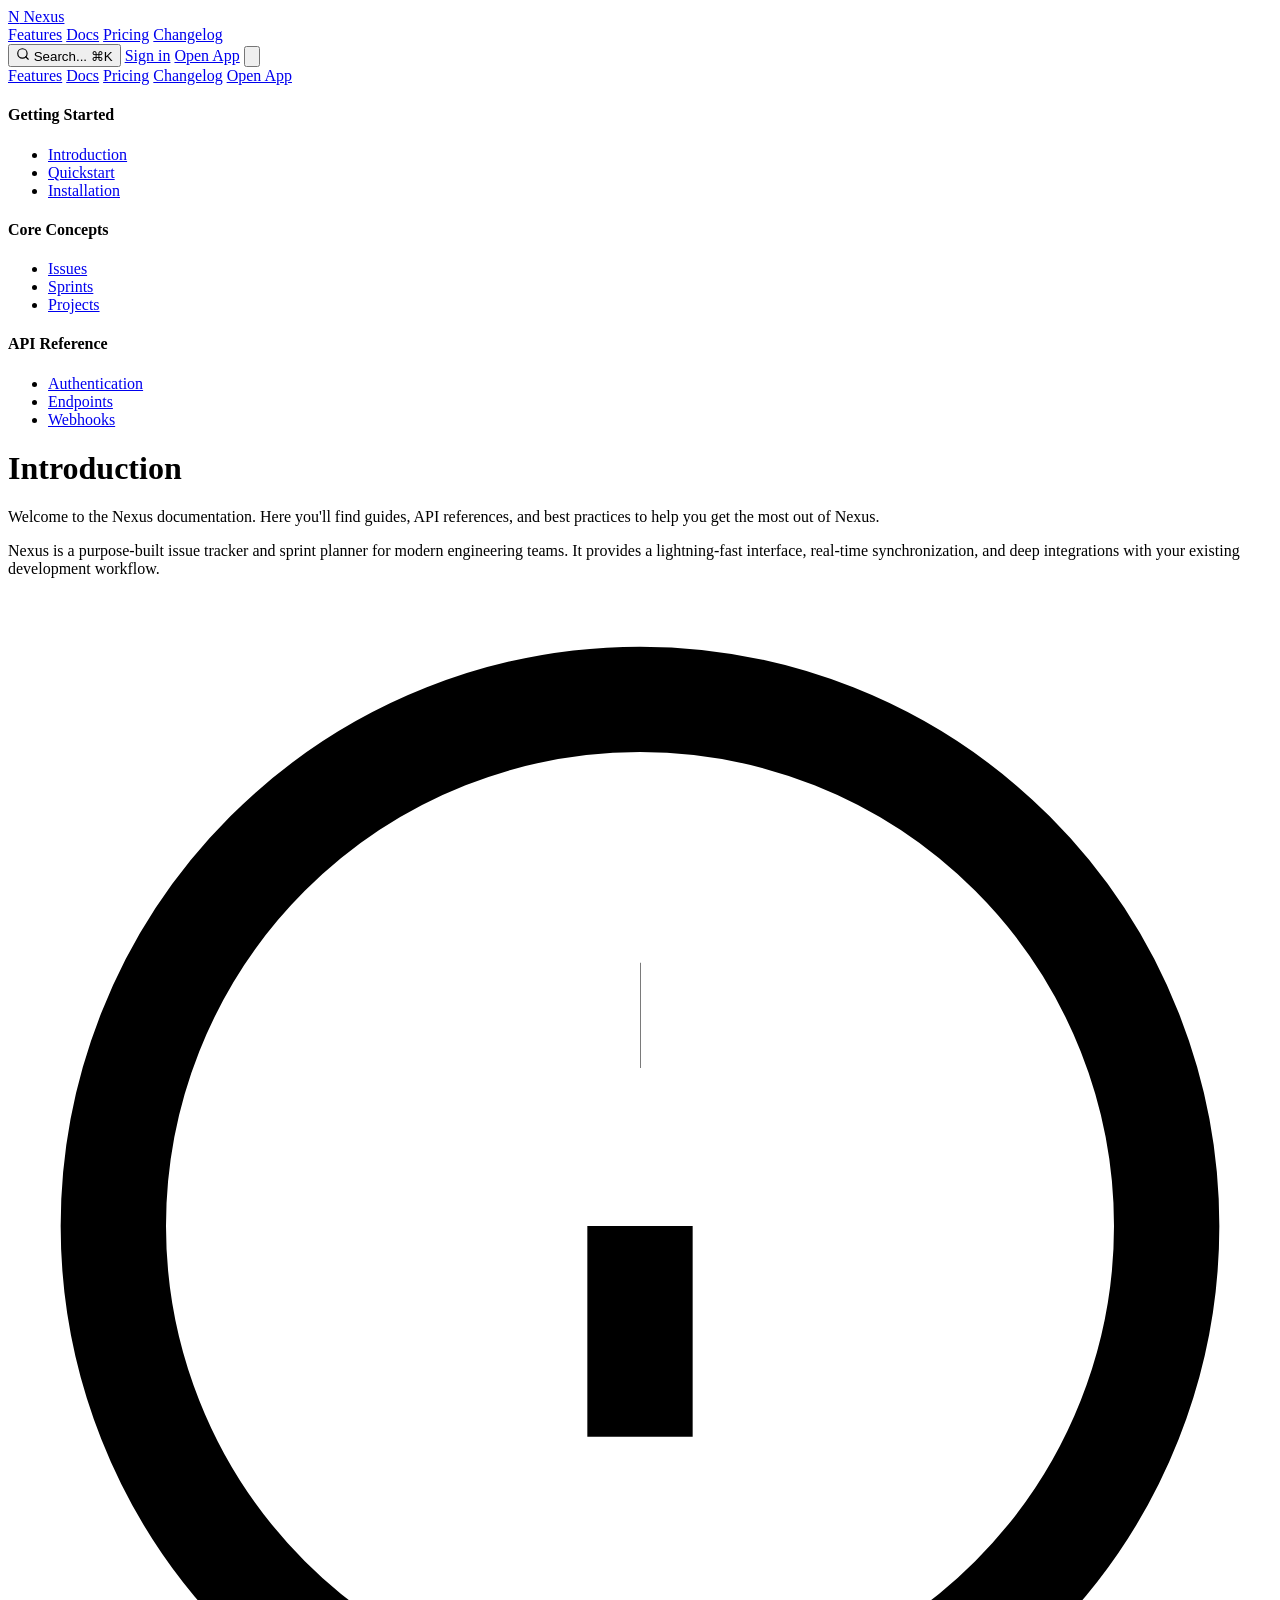
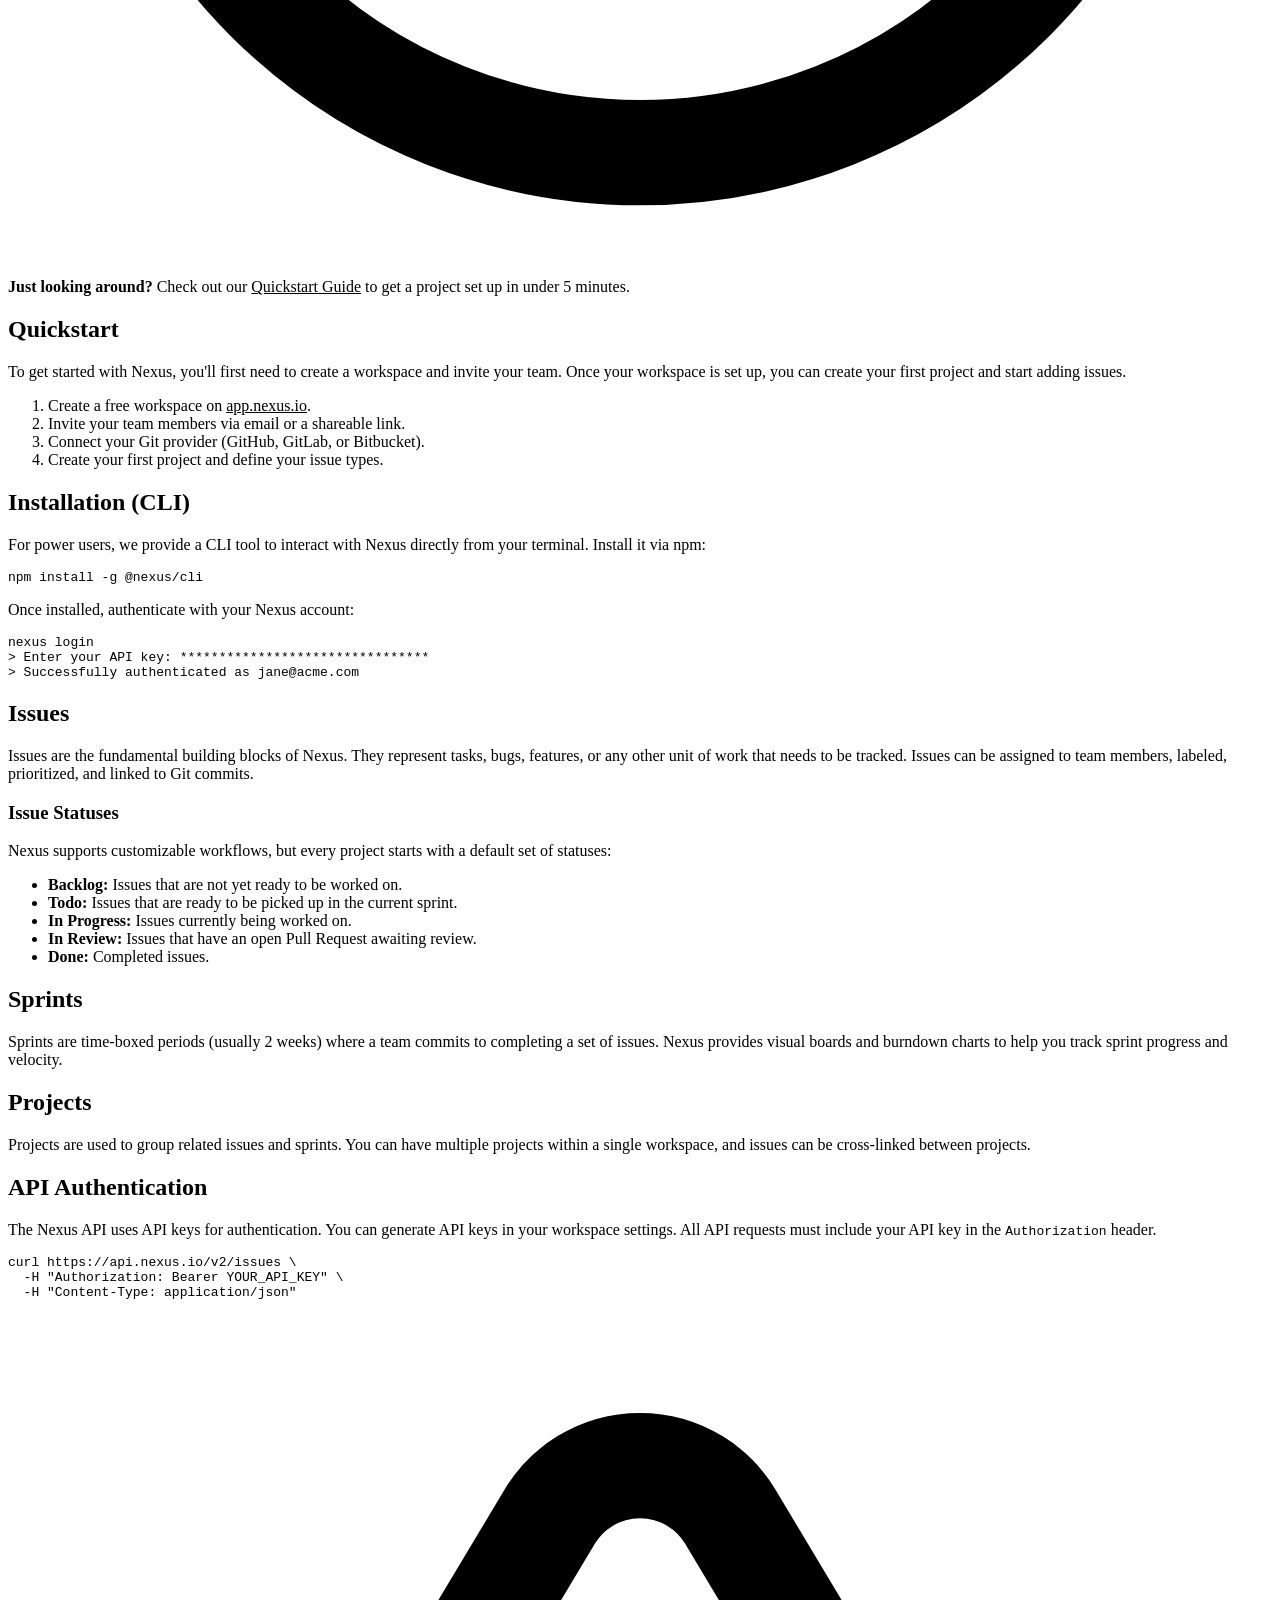
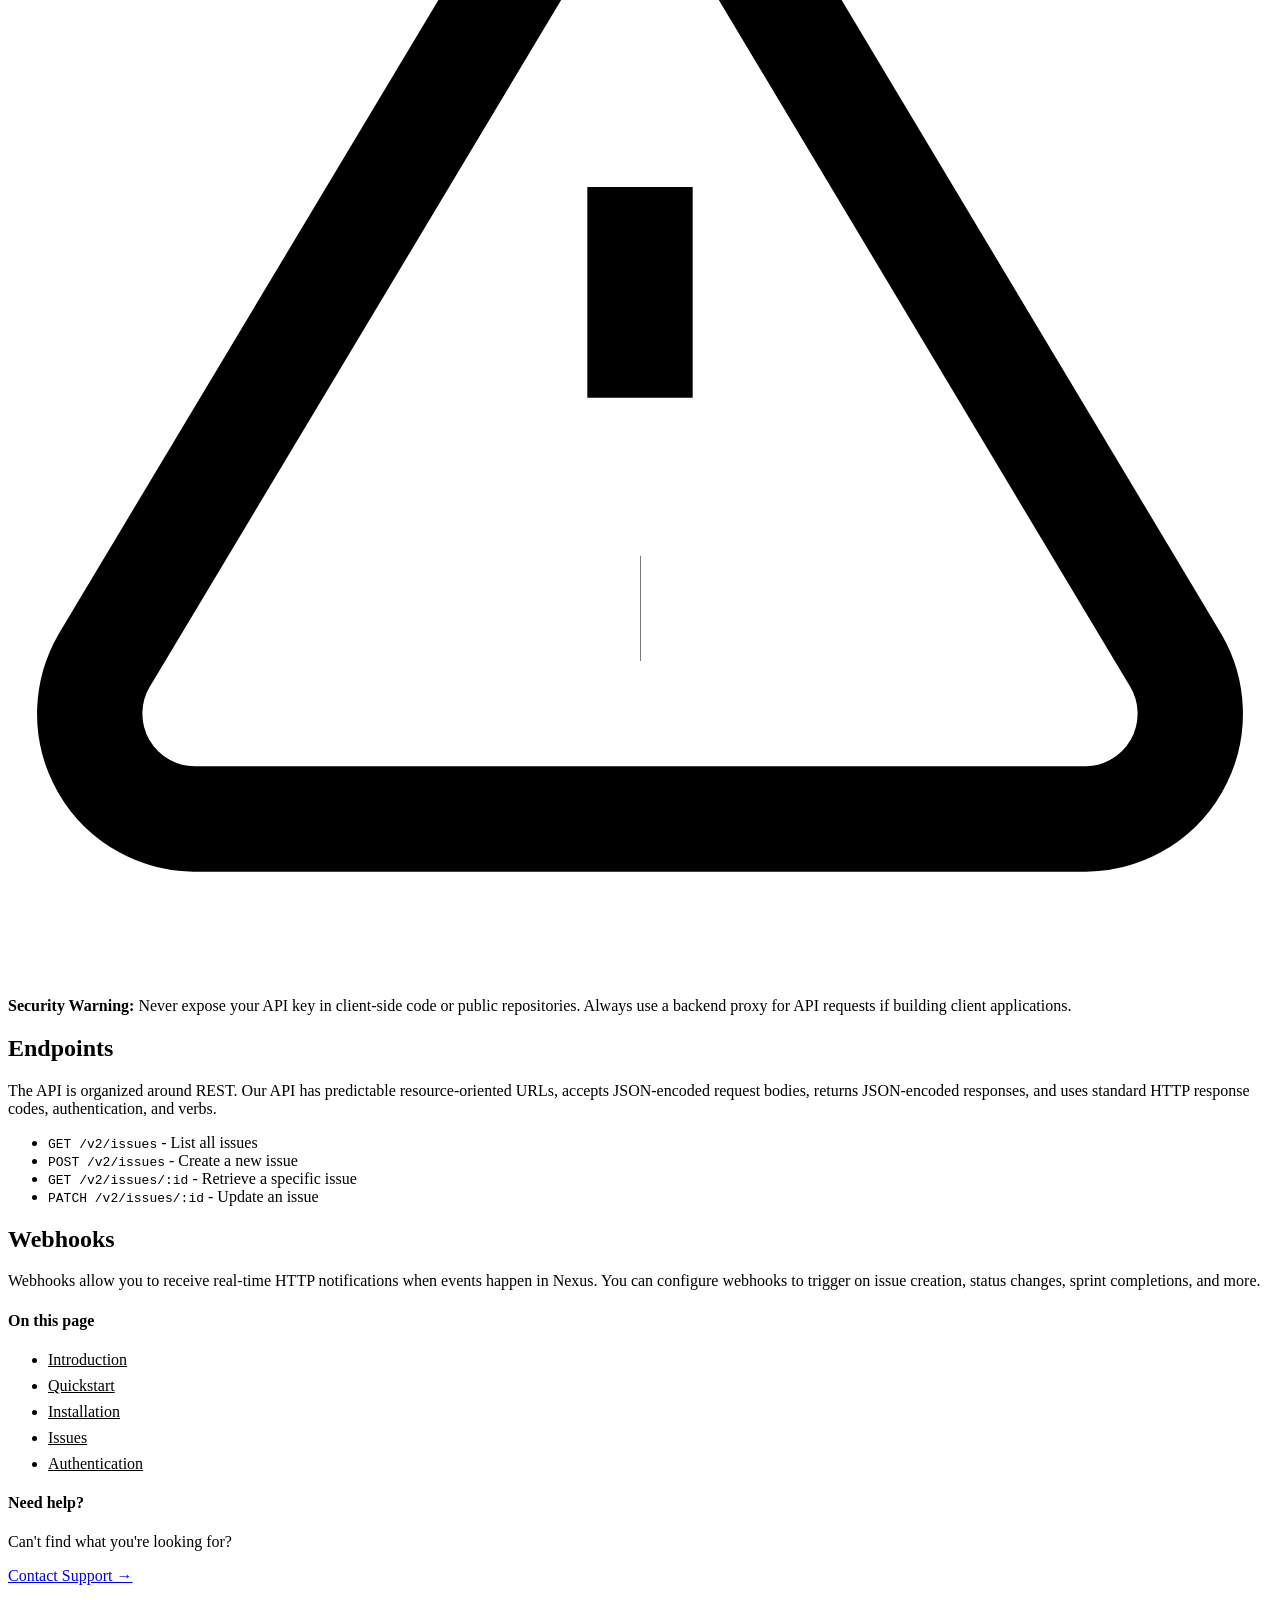
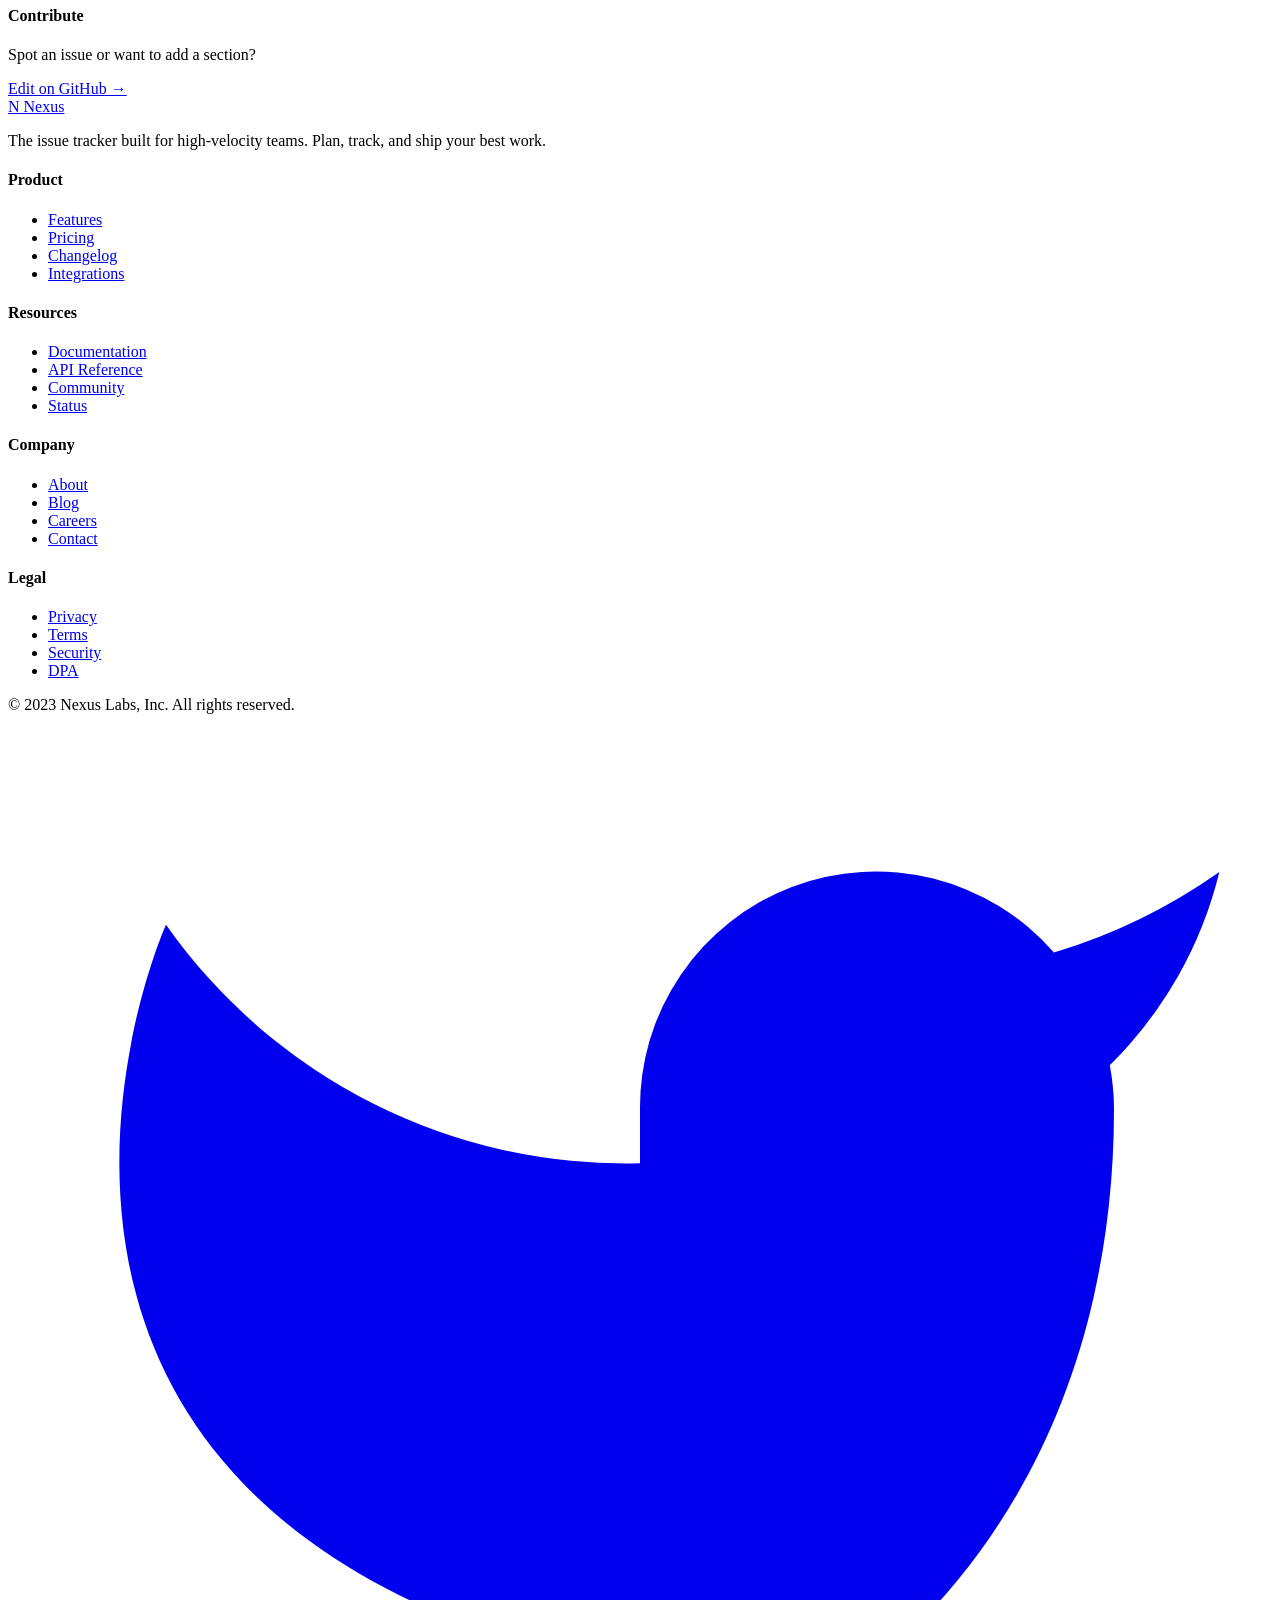
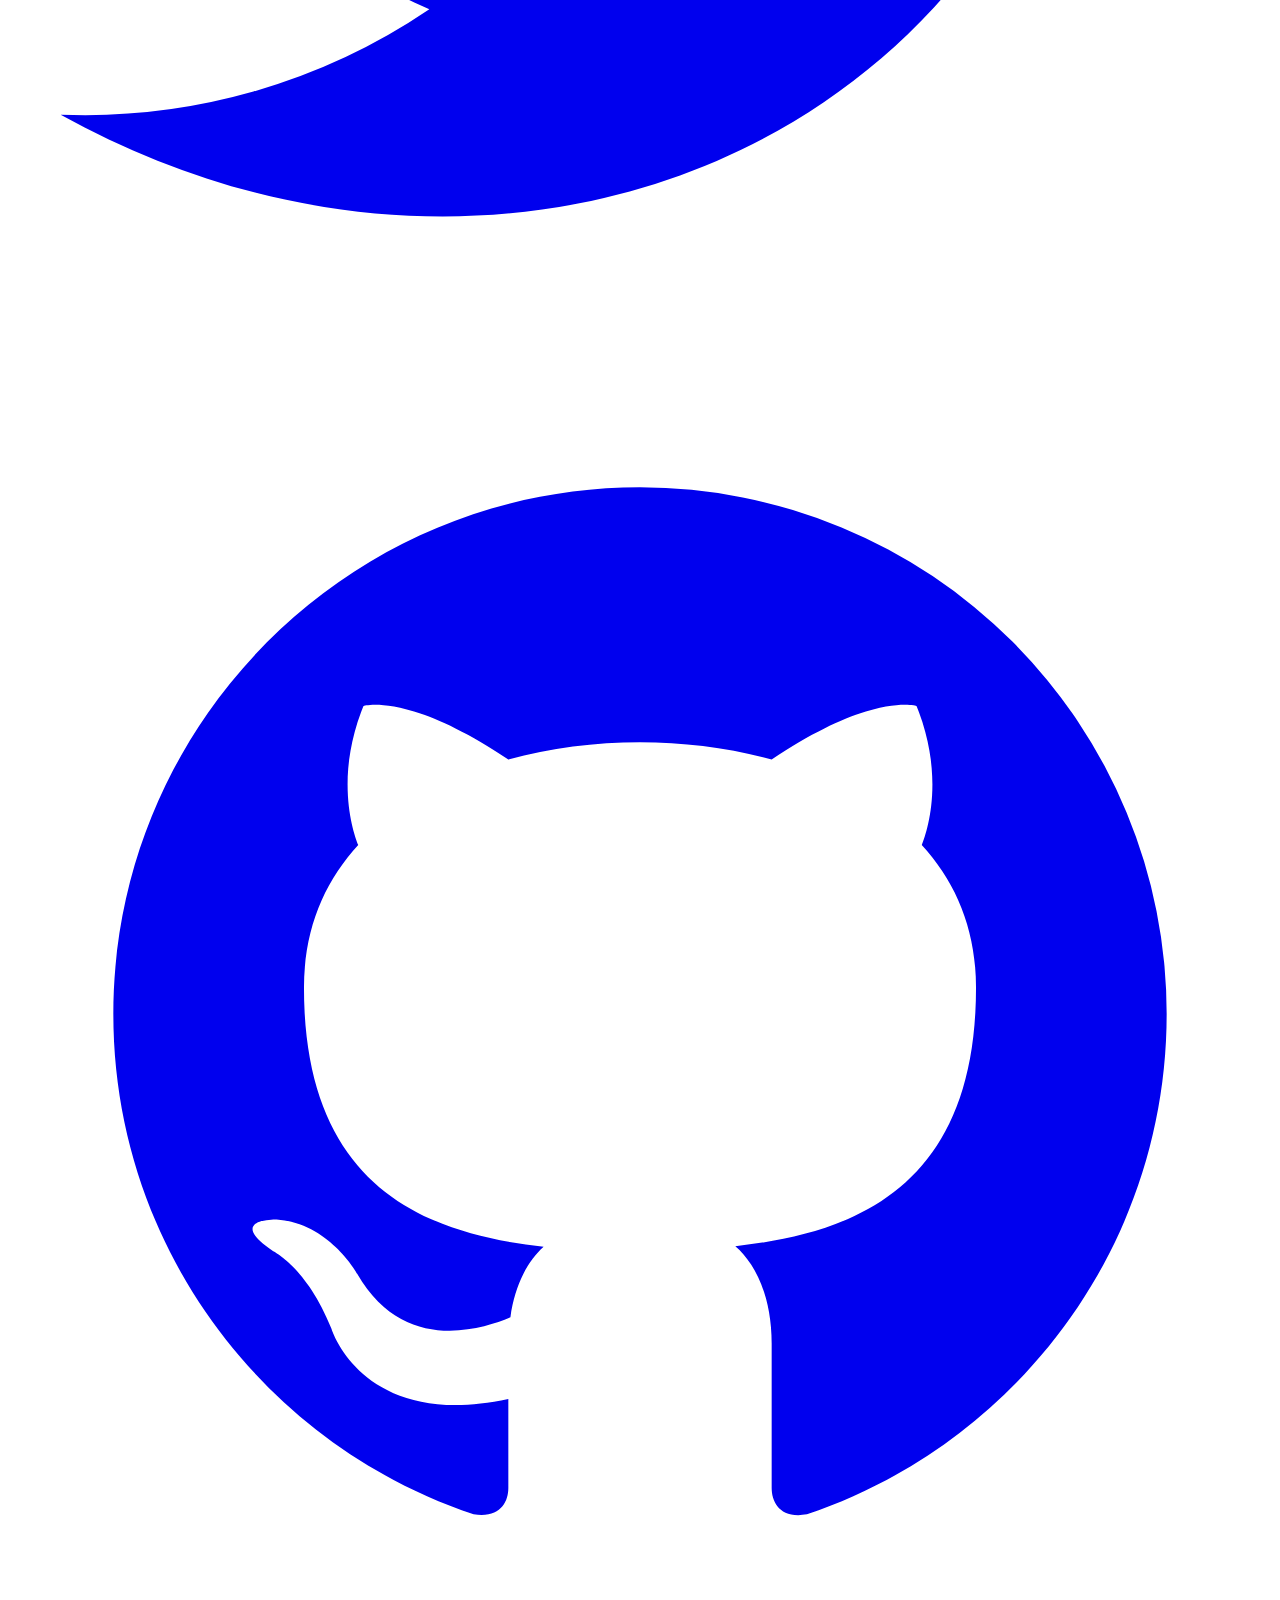
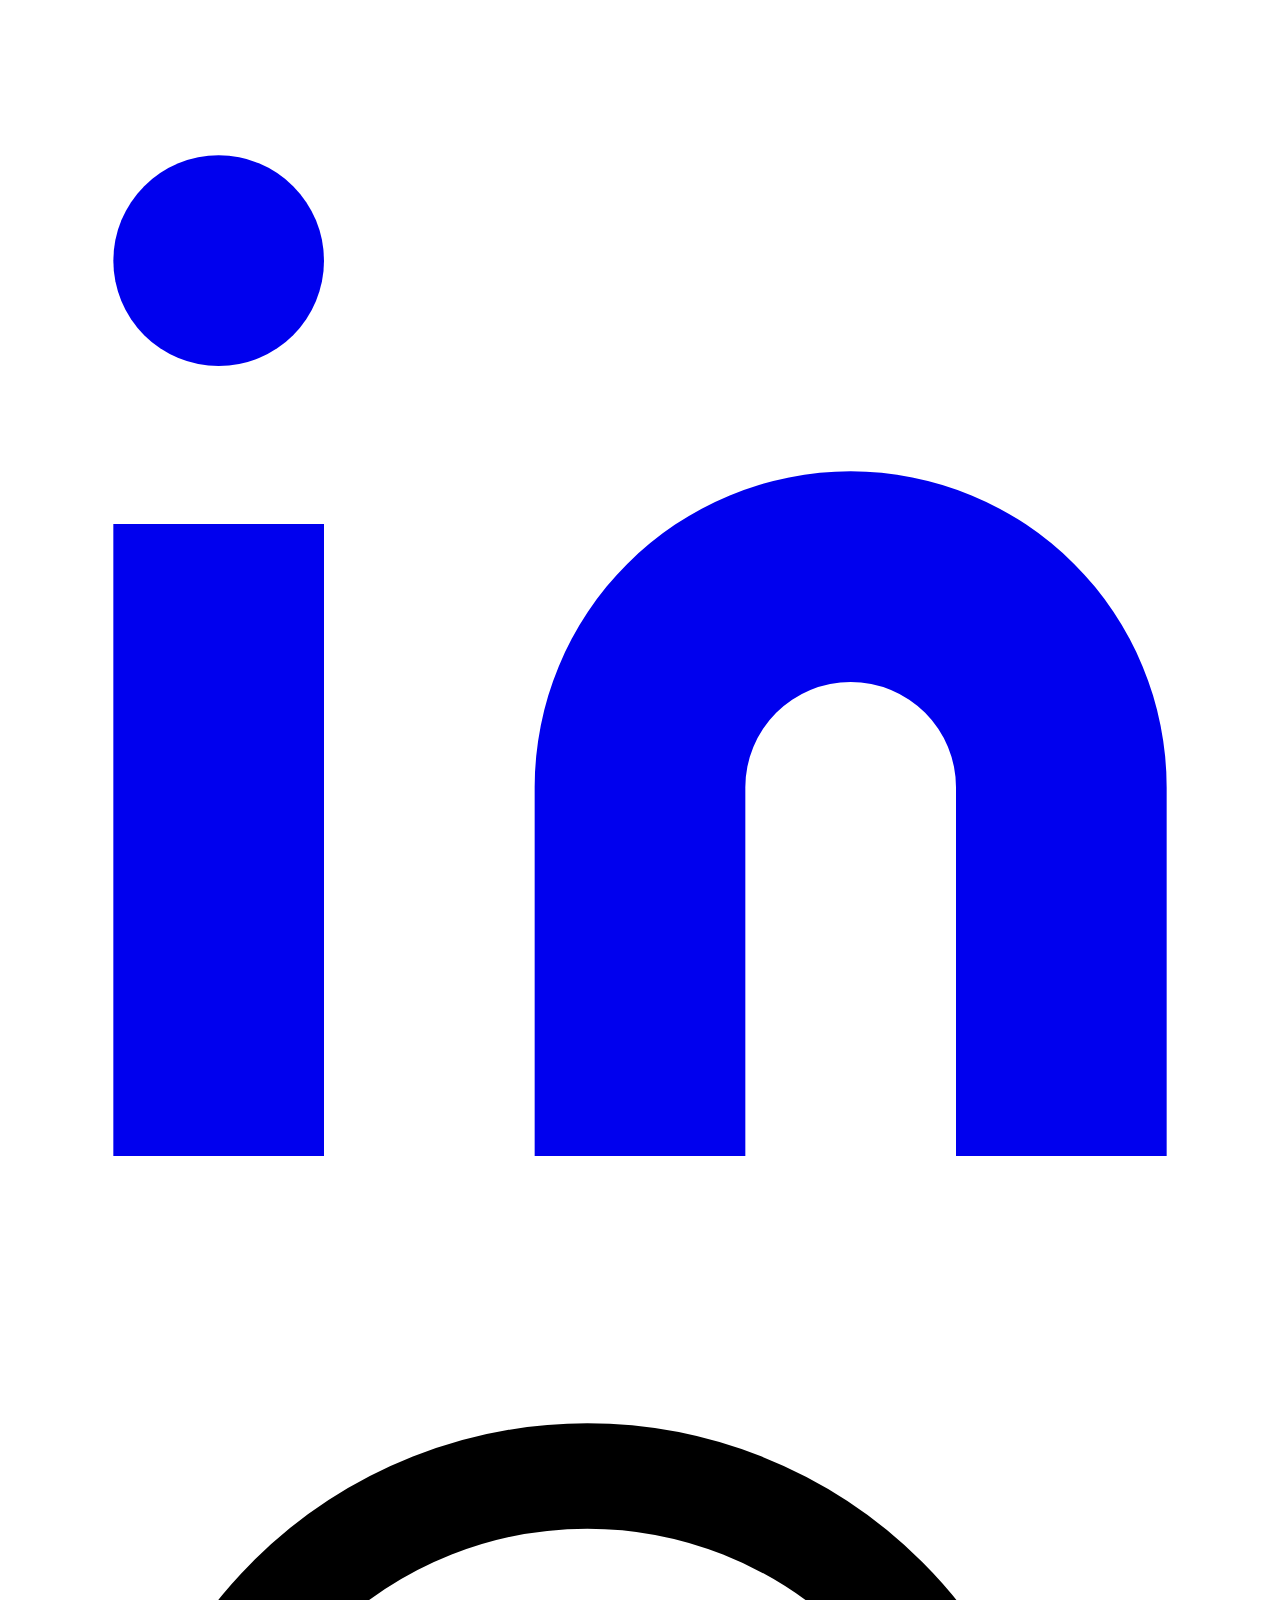
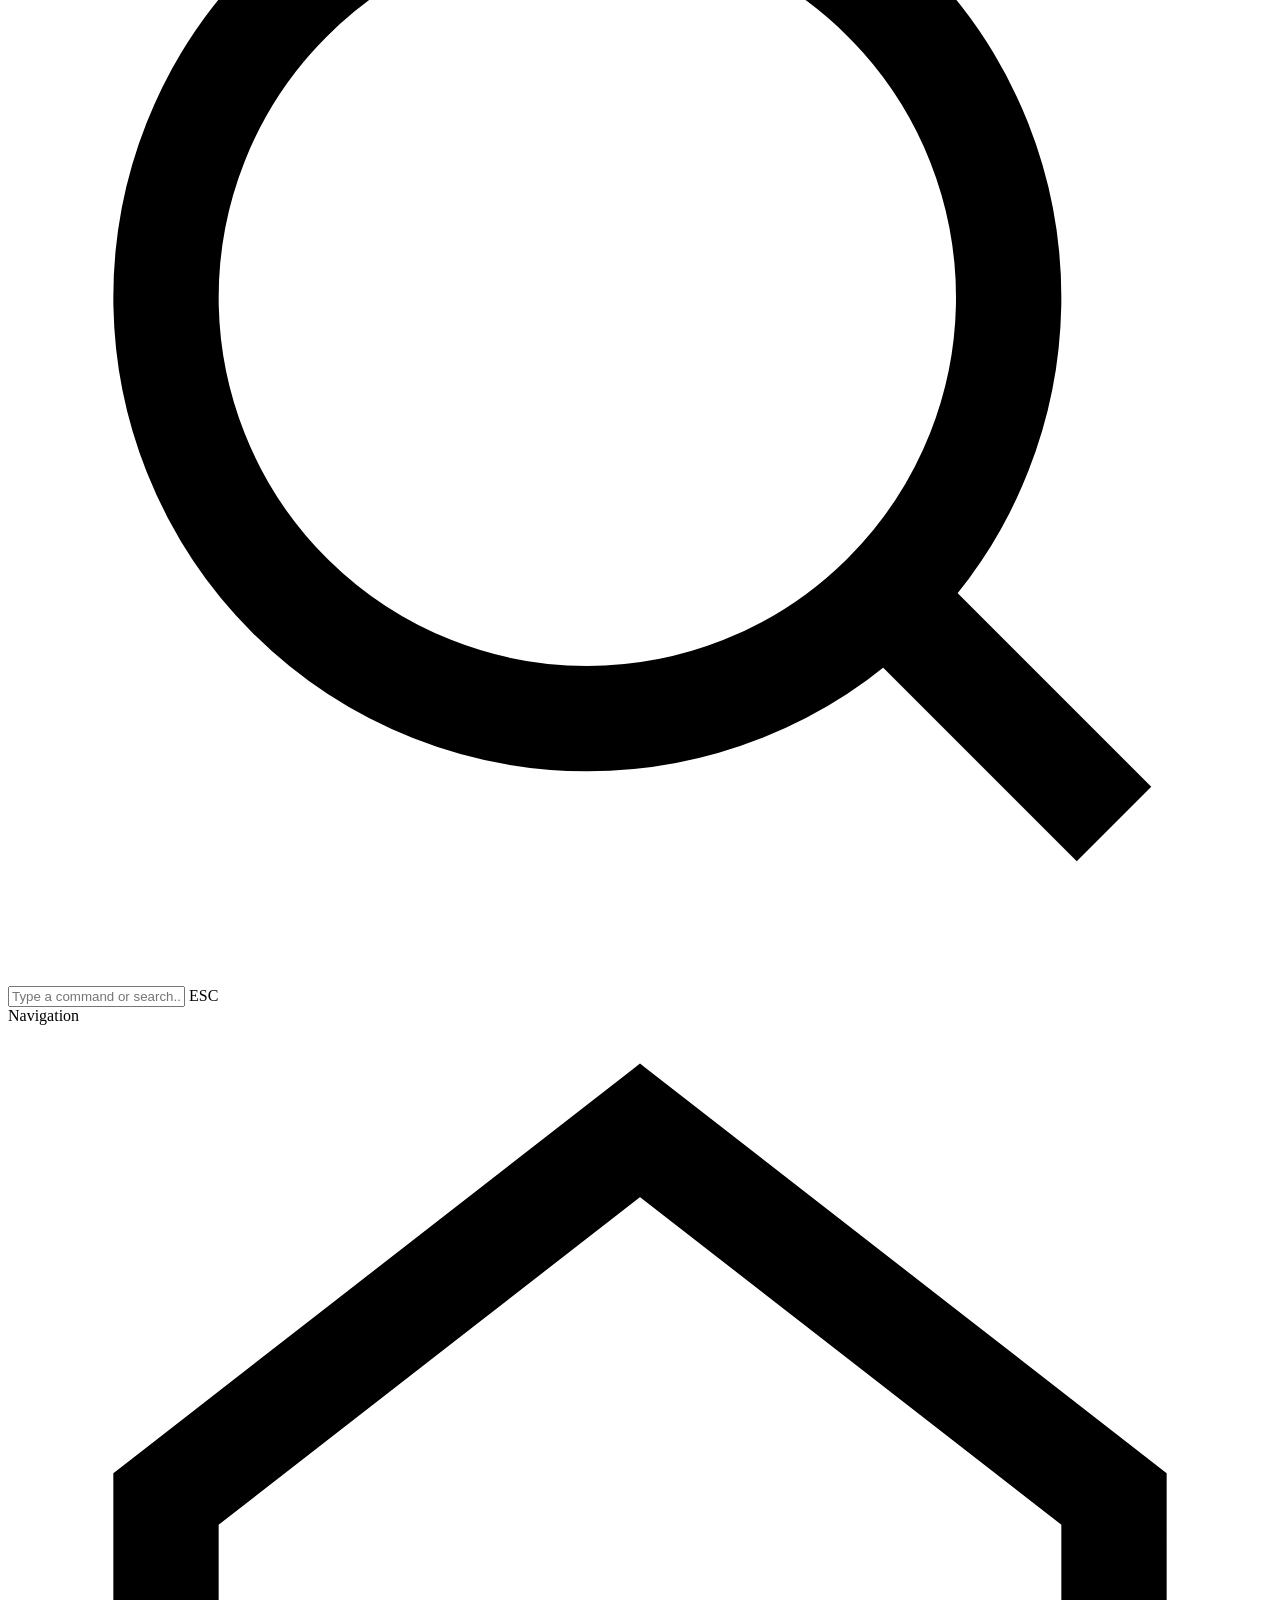
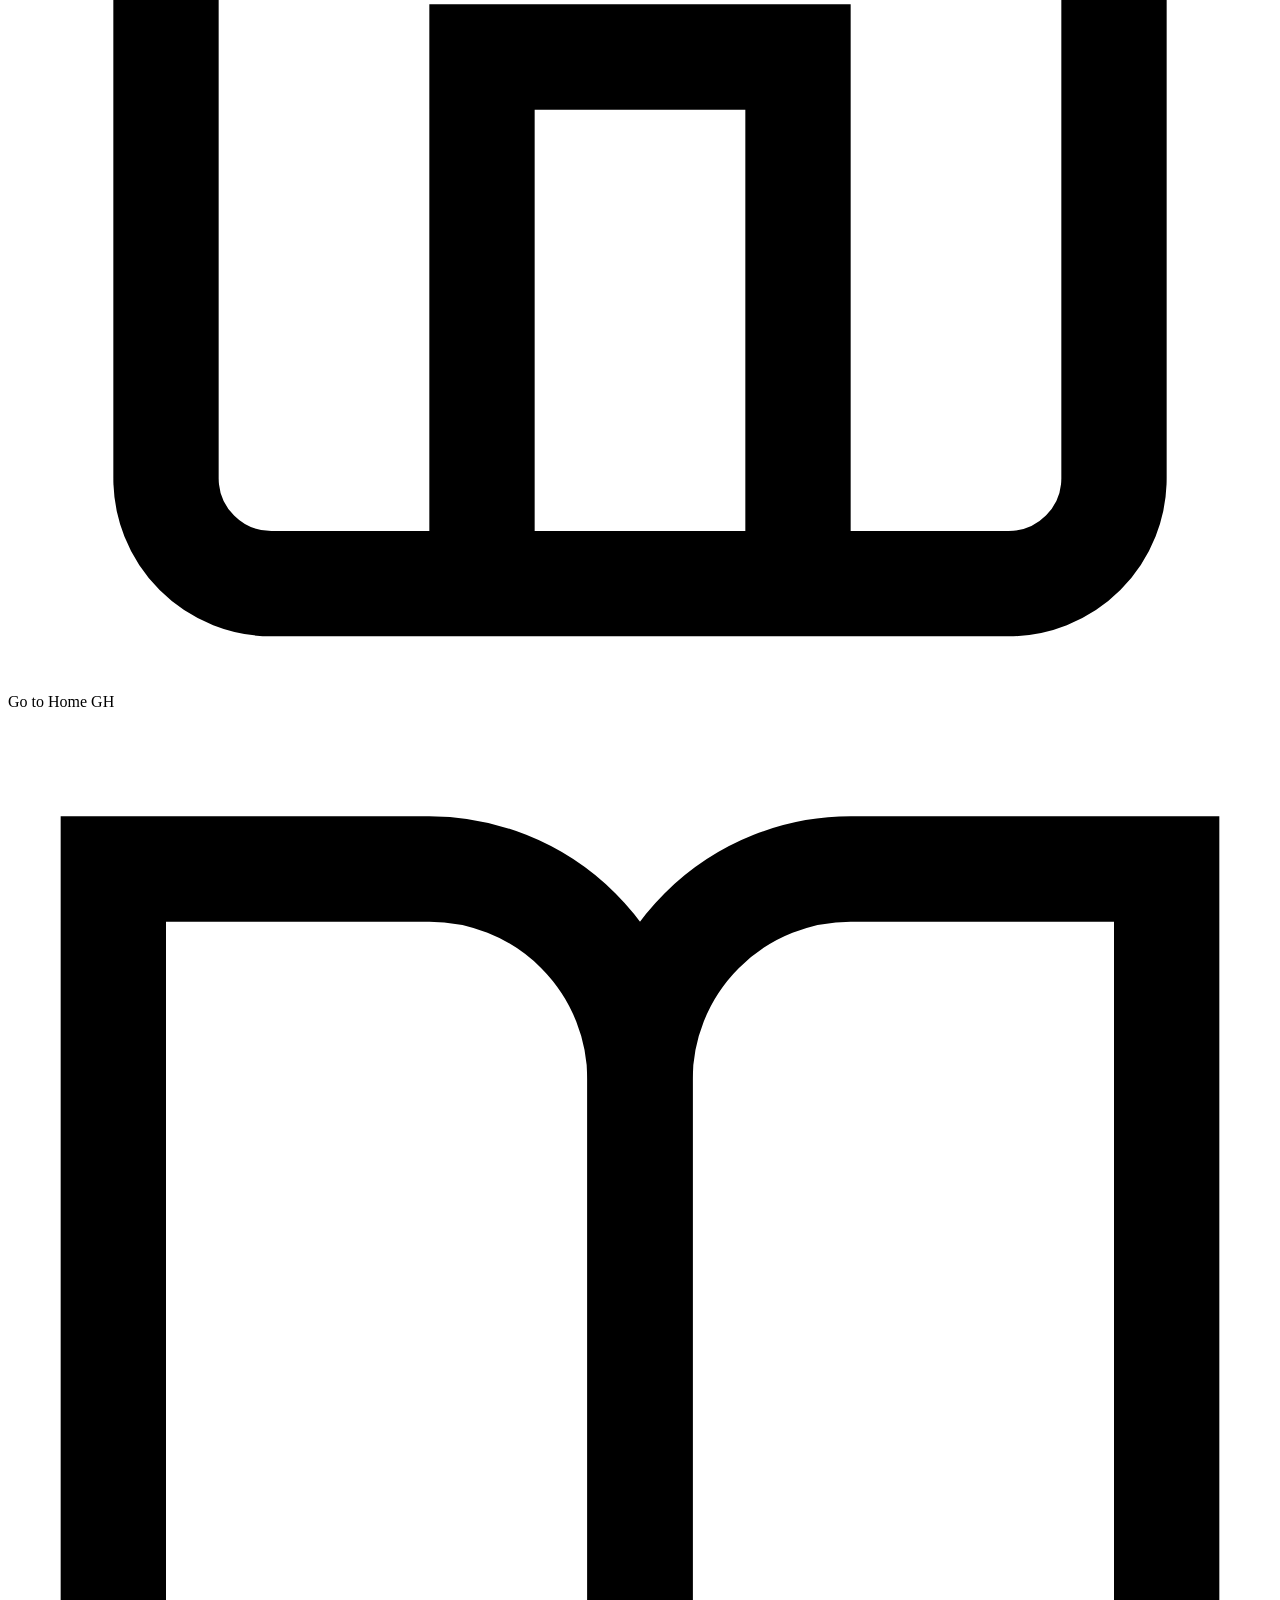
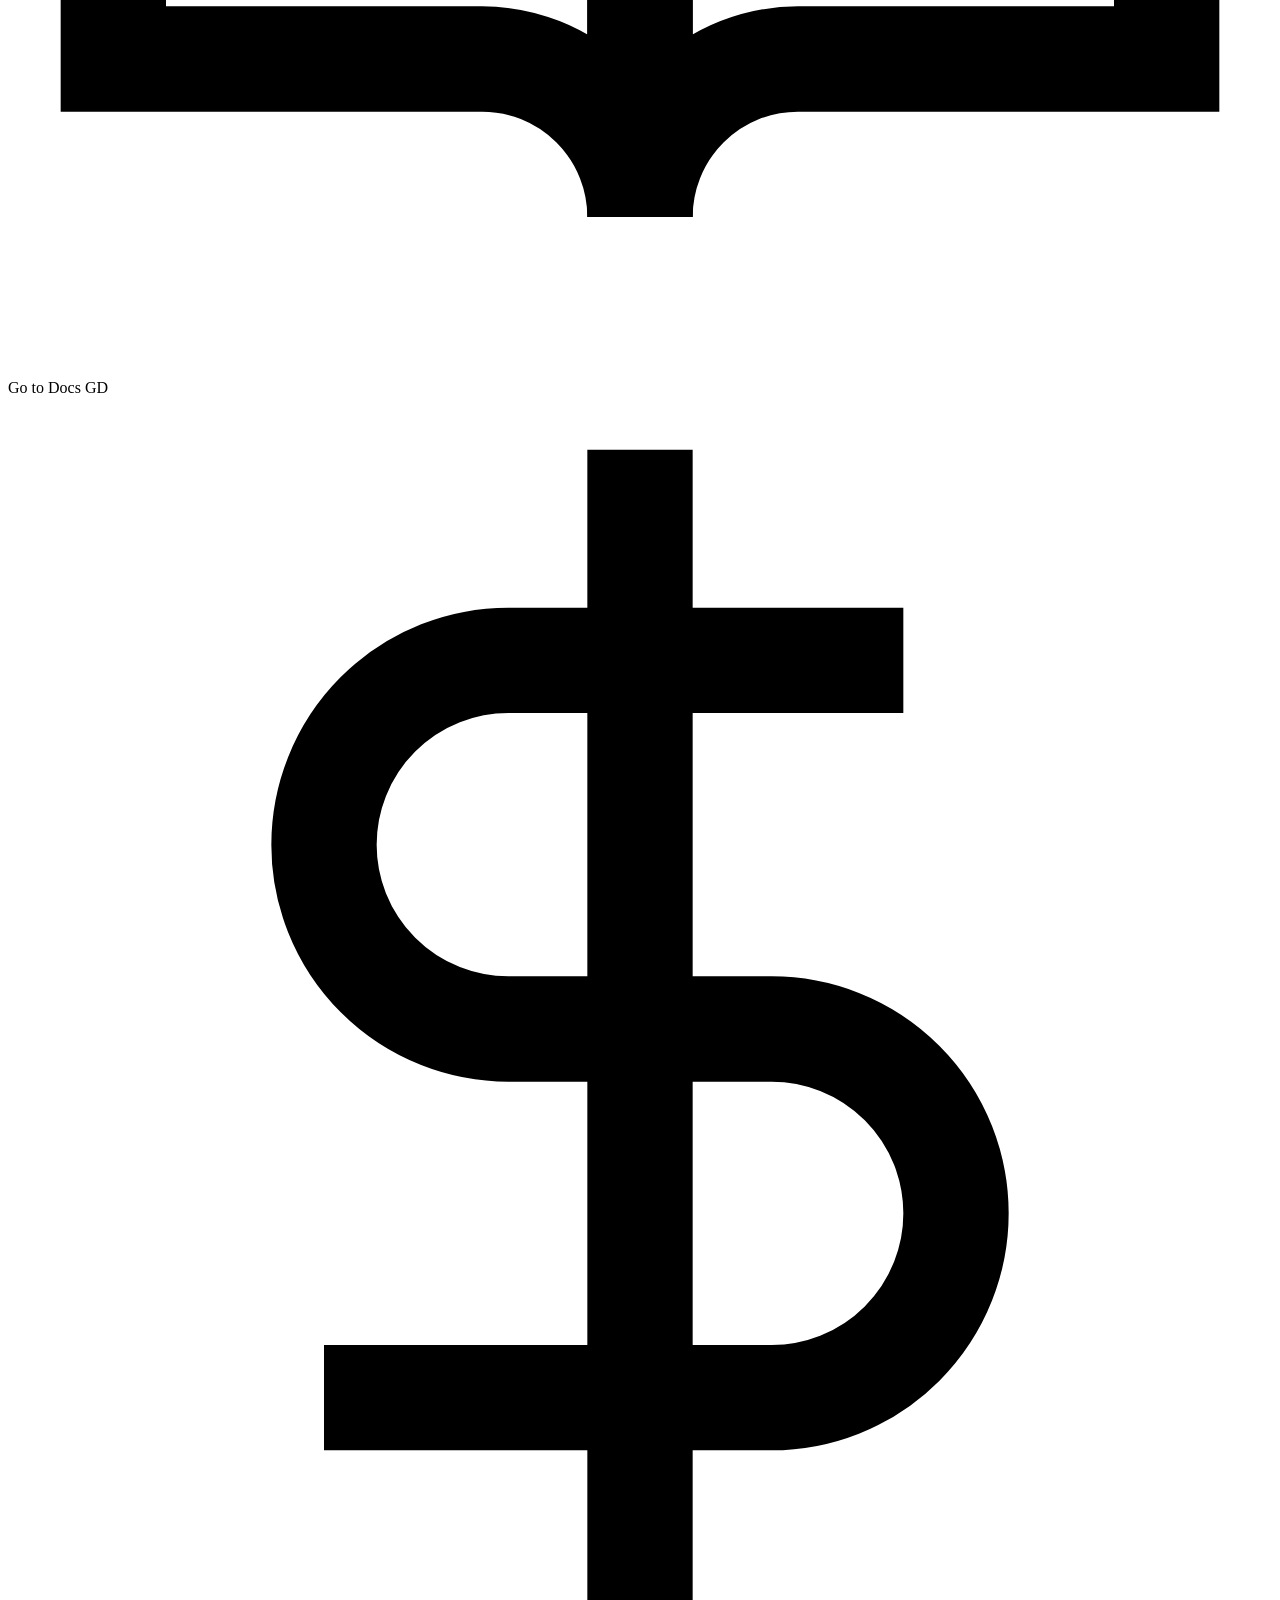
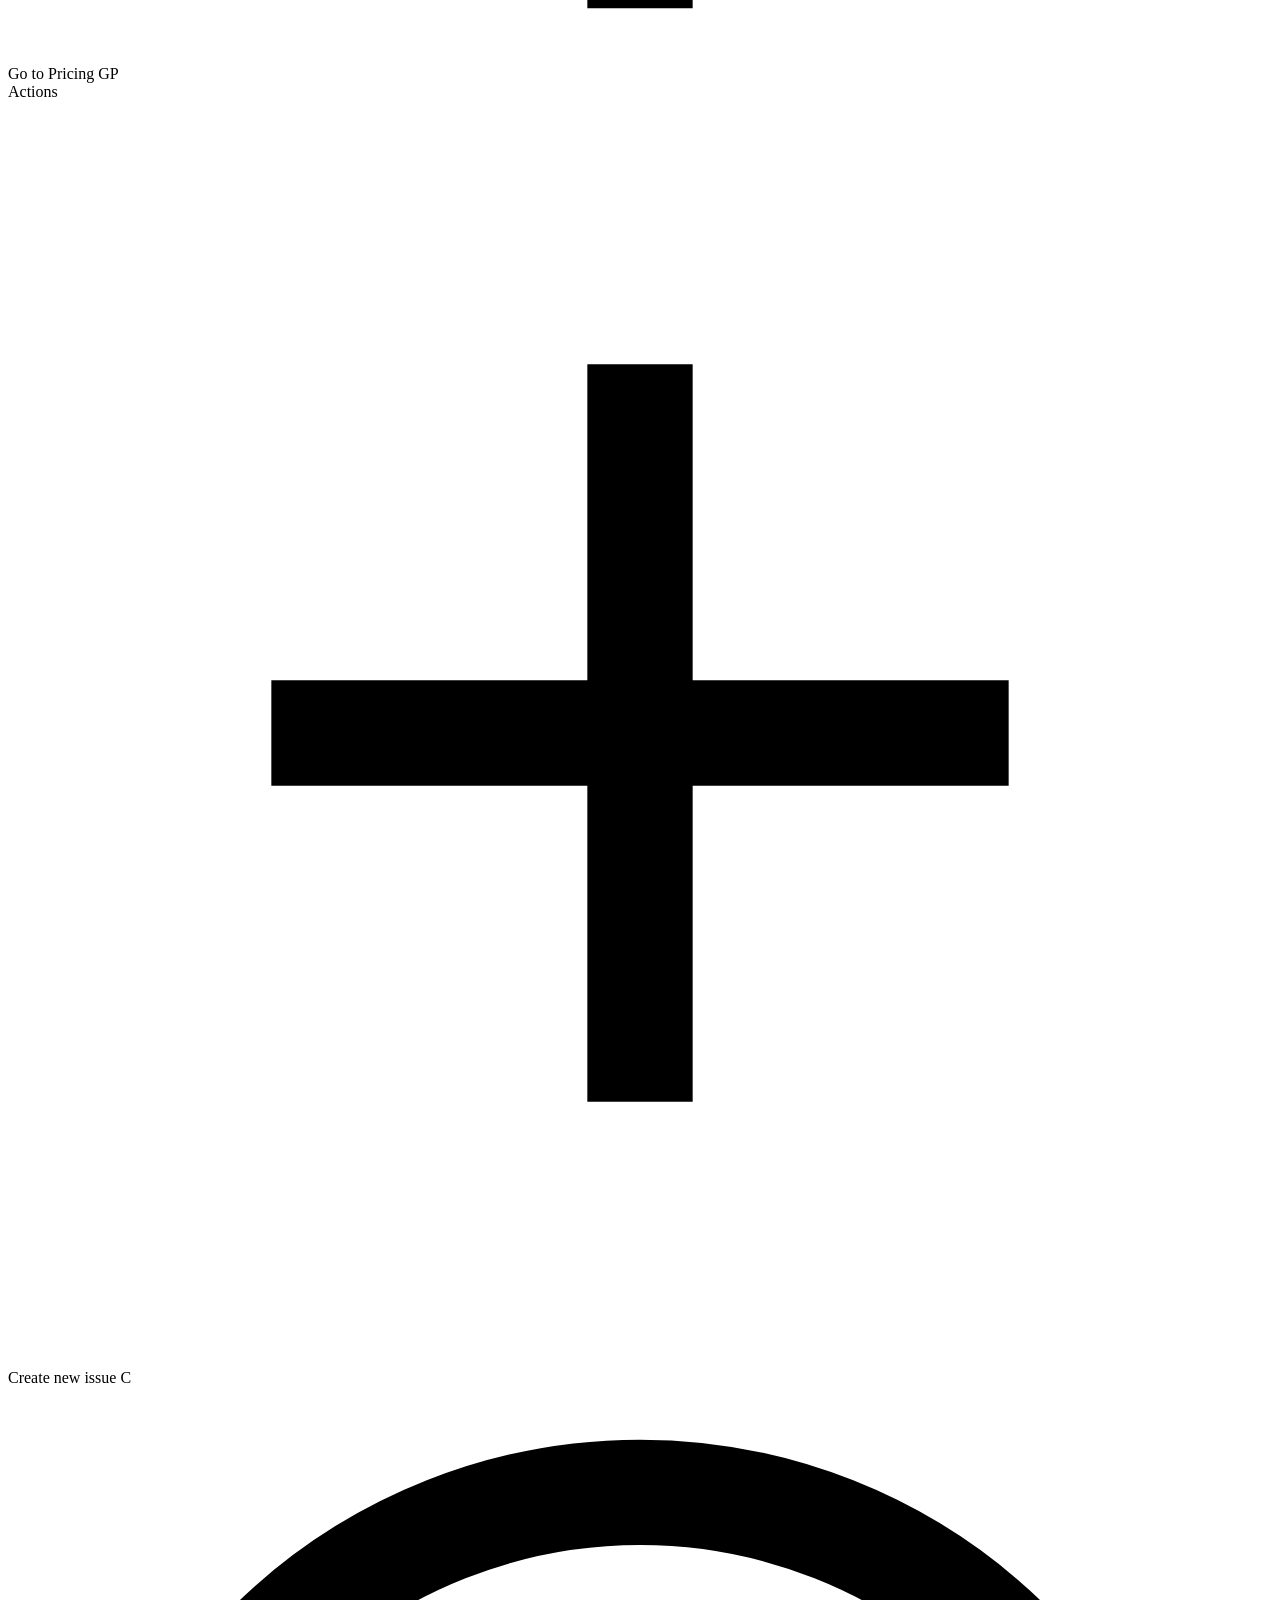
==== commit d14ffb75: "Publish: prefix root-relative paths with /klar-site-22 for GitHub Pages" ====
--- a/docs.html
+++ b/docs.html
@@ -1,29 +1,27 @@
-<!DOCTYPE html>
-<html lang="en">
-<head>
+<!DOCTYPE html><html lang="en"><head>
   <meta charset="UTF-8">
   <meta name="viewport" content="width=device-width, initial-scale=1.0">
   <title>Docs — Nexus</title>
   <meta name="description" content="Nexus documentation: guides, API references, and best practices for building with Nexus.">
   <link rel="preconnect" href="https://fonts.googleapis.com">
-  <link rel="preconnect" href="https://fonts.gstatic.com" crossorigin>
-  <link rel="stylesheet" href="/style.css">
+  <link rel="preconnect" href="https://fonts.gstatic.com" crossorigin="">
+  <link rel="stylesheet" href="/klar-site-22/style.css">
 </head>
 <body>
 
   <!-- ================= HEADER / NAV ================= -->
   <header class="site-header">
     <div class="container nav">
-      <a href="/" class="brand" aria-label="Nexus Home">
+      <a href="/klar-site-22/" class="brand" aria-label="Nexus Home">
         <span class="brand-mark">N</span>
         Nexus
       </a>
 
       <nav class="nav-links" aria-label="Primary">
-        <a href="/index.html#features">Features</a>
-        <a href="/docs.html">Docs</a>
-        <a href="/index.html#pricing">Pricing</a>
-        <a href="/index.html#changelog">Changelog</a>
+        <a href="/klar-site-22/index.html#features">Features</a>
+        <a href="/klar-site-22/docs.html">Docs</a>
+        <a href="/klar-site-22/index.html#pricing">Pricing</a>
+        <a href="/klar-site-22/index.html#changelog">Changelog</a>
       </nav>
 
       <div class="nav-actions">
@@ -40,10 +38,10 @@
       </div>
     </div>
     <div class="nav-drawer" id="nav-drawer" data-open="false">
-      <a href="/index.html#features">Features</a>
-      <a href="/docs.html">Docs</a>
-      <a href="/index.html#pricing">Pricing</a>
-      <a href="/index.html#changelog">Changelog</a>
+      <a href="/klar-site-22/index.html#features">Features</a>
+      <a href="/klar-site-22/docs.html">Docs</a>
+      <a href="/klar-site-22/index.html#pricing">Pricing</a>
+      <a href="/klar-site-22/index.html#changelog">Changelog</a>
       <a href="#">Open App</a>
     </div>
   </header>
@@ -102,8 +100,8 @@
         <pre><code>npm install -g @nexus/cli</code></pre>
         <p>Once installed, authenticate with your Nexus account:</p>
         <pre><code>nexus login
-> Enter your API key: ********************************
-> Successfully authenticated as jane@acme.com</code></pre>
+&gt; Enter your API key: ********************************
+&gt; Successfully authenticated as jane@acme.com</code></pre>
 
         <h2 id="issues">Issues</h2>
         <p>Issues are the fundamental building blocks of Nexus. They represent tasks, bugs, features, or any other unit of work that needs to be tracked. Issues can be assigned to team members, labeled, prioritized, and linked to Git commits.</p>
@@ -182,7 +180,7 @@
     <div class="container">
       <div class="footer-grid">
         <div class="footer-brand">
-          <a href="/" class="brand">
+          <a href="/klar-site-22/" class="brand">
             <span class="brand-mark">N</span>
             Nexus
           </a>
@@ -191,16 +189,16 @@
         <div class="footer-col">
           <h4>Product</h4>
           <ul>
-            <li><a href="/index.html#features">Features</a></li>
-            <li><a href="/index.html#pricing">Pricing</a></li>
-            <li><a href="/index.html#changelog">Changelog</a></li>
+            <li><a href="/klar-site-22/index.html#features">Features</a></li>
+            <li><a href="/klar-site-22/index.html#pricing">Pricing</a></li>
+            <li><a href="/klar-site-22/index.html#changelog">Changelog</a></li>
             <li><a href="#">Integrations</a></li>
           </ul>
         </div>
         <div class="footer-col">
           <h4>Resources</h4>
           <ul>
-            <li><a href="/docs.html">Documentation</a></li>
+            <li><a href="/klar-site-22/docs.html">Documentation</a></li>
             <li><a href="#">API Reference</a></li>
             <li><a href="#">Community</a></li>
             <li><a href="#">Status</a></li>
@@ -226,7 +224,7 @@
         </div>
       </div>
       <div class="footer-bottom">
-        <span>&copy; 2023 Nexus Labs, Inc. All rights reserved.</span>
+        <span>© 2023 Nexus Labs, Inc. All rights reserved.</span>
         <div class="socials">
           <a href="#" aria-label="Twitter"><svg viewBox="0 0 24 24" fill="currentColor"><path d="M23 3a10.9 10.9 0 0 1-3.14 1.53 4.48 4.48 0 0 0-7.86 3v1A10.66 10.66 0 0 1 3 4s-4 9 5 13a11.64 11.64 0 0 1-7 2c9 5 20 0 20-11.5a4.5 4.5 0 0 0-.08-.83A7.72 7.72 0 0 0 23 3z"></path></svg></a>
           <a href="#" aria-label="GitHub"><svg viewBox="0 0 24 24" fill="currentColor"><path d="M12 2C6.48 2 2 6.48 2 12c0 4.42 2.87 8.17 6.84 9.5.5.08.66-.23.66-.5v-1.69c-2.77.6-3.36-1.34-3.36-1.34-.46-1.16-1.11-1.47-1.11-1.47-.91-.62.07-.6.07-.6 1 .07 1.53 1.03 1.53 1.03.87 1.52 2.34 1.07 2.91.83.09-.65.35-1.09.63-1.34-2.22-.25-4.55-1.11-4.55-4.92 0-1.11.38-2 1.03-2.71-.1-.25-.45-1.29.1-2.64 0 0 .84-.27 2.75 1.02.79-.22 1.65-.33 2.5-.33.85 0 1.71.11 2.5.33 1.91-1.29 2.75-1.02 2.75-1.02.55 1.35.2 2.39.1 2.64.65.71 1.03 1.6 1.03 2.71 0 3.82-2.34 4.66-4.57 4.91.36.31.69.92.69 1.85V21c0 .27.16.59.67.5C19.14 20.16 22 16.42 22 12A10 10 0 0 0 12 2z"></path></svg></a>
@@ -289,6 +287,7 @@
     </div>
   </div>
 
-  <script src="/script.js"></script>
-</body>
-</html>
+  <script src="/klar-site-22/script.js"></script>
+
+
+</body></html>
